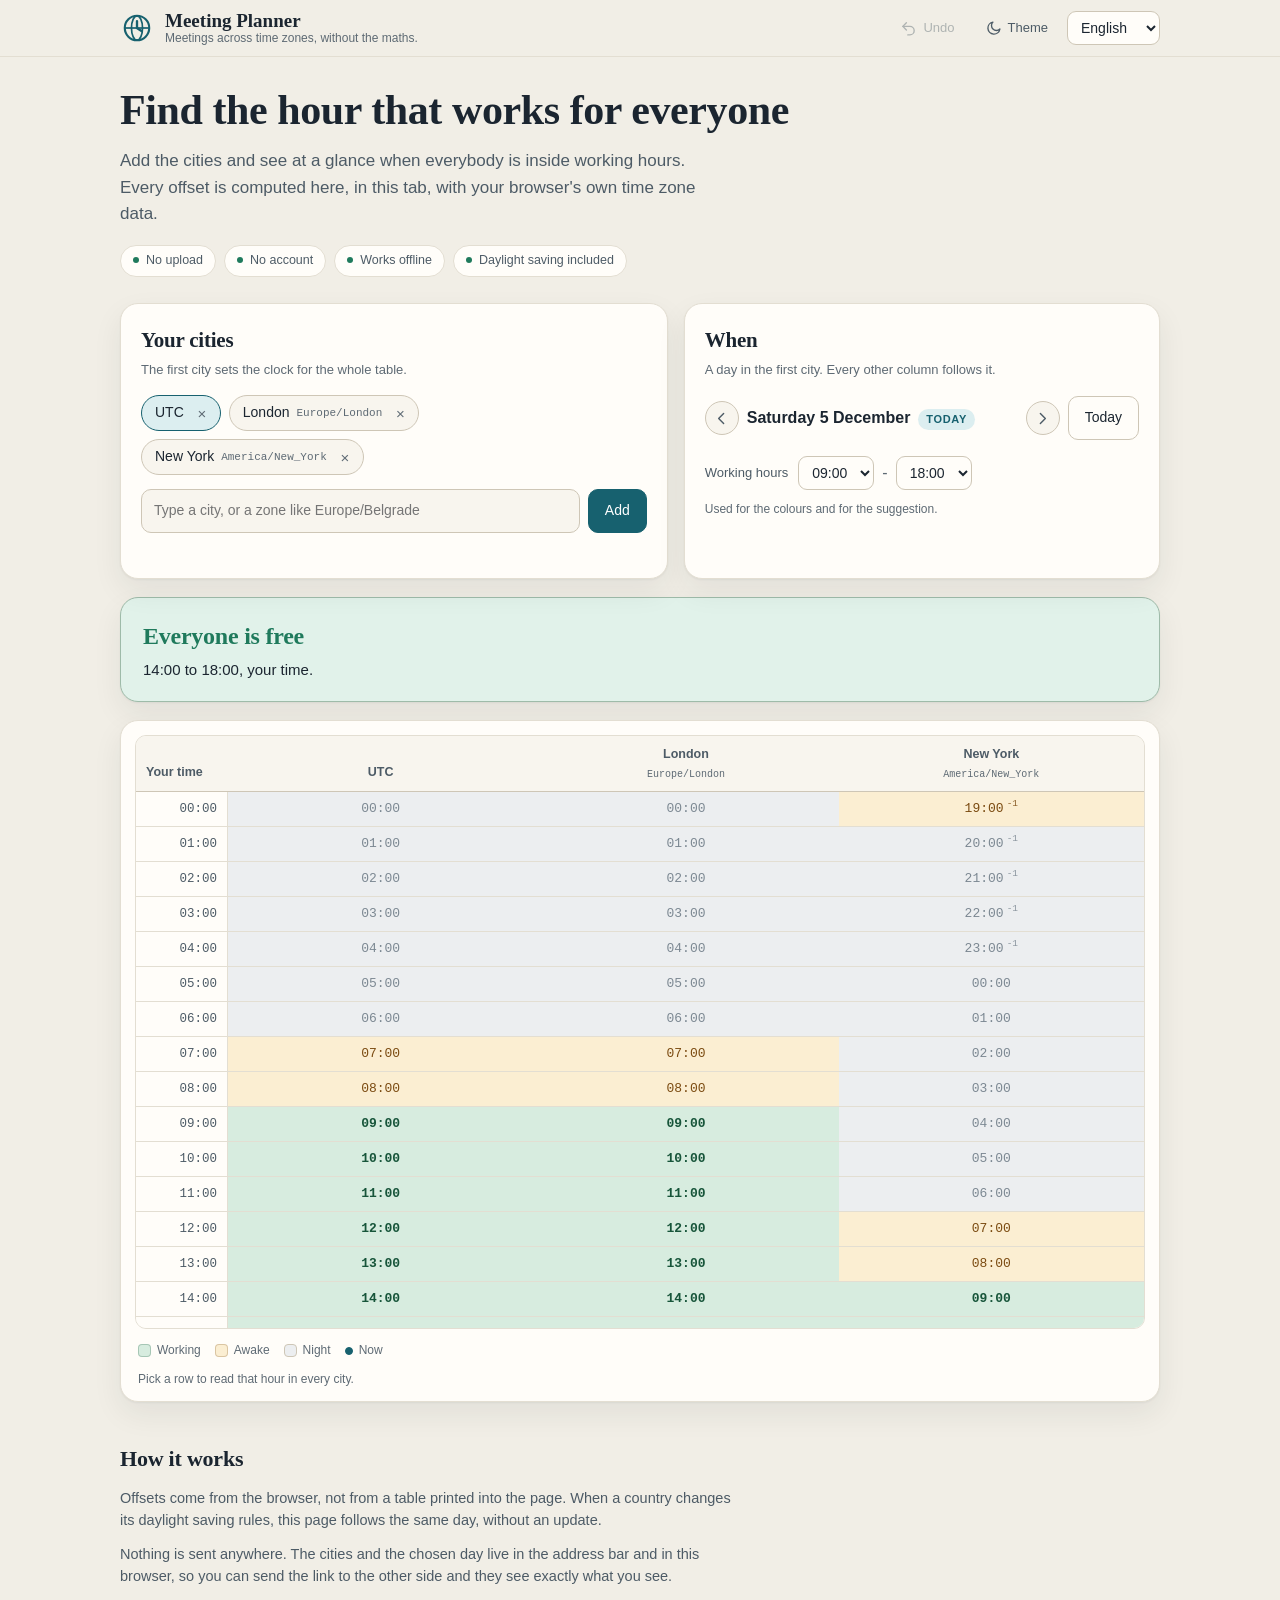
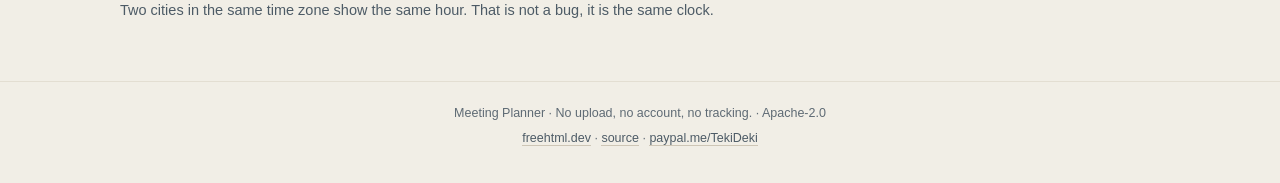
==== index.html @ 7fcb9d0d "mobil: tinte de atingere de cel putin 34px (regula casei); regula e tintita pe element, nu globala" ====
<!DOCTYPE html>
<html lang="en" data-version="1">
<head>
<meta charset="utf-8">
<meta http-equiv="Content-Security-Policy" content="default-src 'self'; script-src 'self' 'unsafe-inline'; style-src 'self' 'unsafe-inline'; img-src 'self' data: blob:; font-src 'self' data:; media-src 'self' blob: data:; connect-src 'self'; worker-src 'self' blob:; object-src 'none'; base-uri 'self'; upgrade-insecure-requests">
<!-- CSP prin meta: GitHub Pages nu permite antete HTTP. Fara frame-ancestors/form-action, pe care meta nu le accepta. -->
<meta name="viewport" content="width=device-width, initial-scale=1, viewport-fit=cover">
<meta name="color-scheme" content="light dark">
<meta name="theme-color" content="#17616f">
<title>Meeting Planner · the hour that works for everyone</title>
<meta name="description" content="Add the cities, pick a day, and see when everyone is inside working hours. Daylight saving handled. No upload, no account, nothing leaves the browser.">
<meta name="author" content="Kristian Mario Miskovic (TekiDeki)">
<meta name="robots" content="index, follow">
<link rel="canonical" href="https://tekideki.github.io/Meeting-Planner/">
<meta property="og:type" content="website">
<meta property="og:site_name" content="Meeting Planner">
<meta property="og:title" content="Meeting Planner · the hour that works for everyone">
<meta property="og:description" content="See at a glance when every city is inside working hours. Daylight saving handled, nothing uploaded.">
<meta property="og:url" content="https://tekideki.github.io/Meeting-Planner/">
<meta property="og:image" content="https://tekideki.github.io/Meeting-Planner/screenshots/og.png">
<meta property="og:image:width" content="1200">
<meta property="og:image:height" content="630">
<meta property="og:locale" content="en_GB">
<meta property="og:locale:alternate" content="ro_RO">
<meta property="og:locale:alternate" content="sr_RS">
<meta name="twitter:card" content="summary_large_image">
<meta name="twitter:title" content="Meeting Planner · the hour that works for everyone">
<meta name="twitter:description" content="Add the cities and see when everybody is free. No upload, no account.">
<meta name="twitter:image" content="https://tekideki.github.io/Meeting-Planner/screenshots/og.png">
<link rel="manifest" href="manifest.json">
<link rel="icon" href="favicon.ico" sizes="32x32">
<link rel="icon" href="icons/icon.svg" type="image/svg+xml">
<link rel="apple-touch-icon" href="apple-touch-icon.png">
<style>
/* Meeting Planner · TekiDeki - styles
 * SPDX-License-Identifier: Apache-2.0
 * Copyright 2026 Kristian Mario Miskovic (TekiDeki)
 * No external font, no icon font, no CDN. Everything below is local.
 */

:root {
  --bg: #f1eee6;
  --panel: #fffdf9;
  --panel-2: #f8f5ee;
  --line: #e3ded2;
  --line-strong: #cec6b6;
  --ink: #1b2530;
  --ink-soft: #4d5b66;
  --ink-muted: #5e6a74;
  --accent: #17616f;
  --accent-hover: #124f5b;
  --accent-soft: #dceef0;
  --on-accent: #ffffff;
  --ok: #1f7a5c;
  --ok-soft: #e1f2ea;
  --warn: #a8641a;
  --warn-soft: #f8ecd9;
  --bad: #b3261e;
  --bad-soft: #fbe4e1;

  --cell-work-bg: #d7ecdf;
  --cell-work-ink: #17553a;
  --cell-awake-bg: #fbeed2;
  --cell-awake-ink: #7a4a10;
  --cell-night-bg: #eceef0;
  --cell-night-ink: #7c8892;

  --shadow: 0 1px 2px rgba(27, 37, 48, 0.05), 0 12px 30px rgba(27, 37, 48, 0.07);
  --radius: 18px;
  --radius-sm: 11px;
  --sans: -apple-system, BlinkMacSystemFont, "Segoe UI", Roboto, "Helvetica Neue", Arial, sans-serif;
  --serif: "Iowan Old Style", "Palatino Linotype", Palatino, Georgia, serif;
  --mono: ui-monospace, SFMono-Regular, Menlo, Consolas, "Liberation Mono", monospace;
  color-scheme: light;
}

.theme-dark {
  --bg: #0f1518;
  --panel: #161f23;
  --panel-2: #121a1e;
  --line: #243138;
  --line-strong: #36454d;
  --ink: #e9eff2;
  --ink-soft: #b3c0c7;
  --ink-muted: #81919a;
  --accent: #6cc7d4;
  --accent-hover: #8ad6e0;
  --accent-soft: #14343a;
  --on-accent: #08262b;
  --ok: #5ecfa9;
  --ok-soft: #102e28;
  --warn: #e0a34a;
  --warn-soft: #33270f;
  --bad: #f2978f;
  --bad-soft: #361a18;

  --cell-work-bg: #123a2c;
  --cell-work-ink: #8ee3b8;
  --cell-awake-bg: #38290f;
  --cell-awake-ink: #f0c07a;
  --cell-night-bg: #1a2227;
  --cell-night-ink: #6b7a84;

  --shadow: 0 1px 2px rgba(0, 0, 0, 0.3), 0 16px 34px rgba(0, 0, 0, 0.28);
  color-scheme: dark;
}

* { box-sizing: border-box; }

html { -webkit-text-size-adjust: 100%; }

body {
  margin: 0;
  background: var(--bg);
  color: var(--ink);
  font-family: var(--sans);
  font-size: 16px;
  line-height: 1.55;
  -webkit-font-smoothing: antialiased;
}

h1, h2, h3 { font-family: var(--serif); font-weight: 600; letter-spacing: -0.01em; margin: 0; }
p { margin: 0; }
a { color: var(--accent); }

.sr-only {
  position: absolute; width: 1px; height: 1px; padding: 0; margin: -1px;
  overflow: hidden; clip: rect(0 0 0 0); white-space: nowrap; border: 0;
}

.skip-link {
  position: absolute; left: -9999px; top: 0; z-index: 100;
  background: var(--accent); color: var(--on-accent);
  padding: 10px 16px; border-radius: 0 0 10px 0; text-decoration: none;
}
.skip-link:focus { left: 0; }

/* ------------------------------------------------------------------ topbar */

.topbar {
  position: sticky; top: 0; z-index: 30;
  background: color-mix(in srgb, var(--bg) 88%, transparent);
  backdrop-filter: saturate(160%) blur(10px);
  border-bottom: 1px solid var(--line);
}
.topbar-inner {
  max-width: 1080px; margin: 0 auto; padding: 10px 20px;
  display: flex; align-items: center; justify-content: space-between; gap: 14px;
}
.brand { display: flex; align-items: center; gap: 11px; text-decoration: none; color: inherit; min-width: 0; }
.brand-mark { width: 34px; height: 34px; color: var(--accent); flex: none; }
.brand-mark svg { width: 100%; height: 100%; fill: none; }
.brand-text { display: flex; flex-direction: column; line-height: 1.15; min-width: 0; }
.brand-text > span:first-child { font-family: var(--serif); font-size: 19px; font-weight: 600; }
.brand-tagline { font-size: 12px; color: var(--ink-muted); white-space: nowrap; overflow: hidden; text-overflow: ellipsis; }

.topbar-actions { display: flex; align-items: center; gap: 8px; flex: none; }

.icon-btn {
  display: inline-flex; align-items: center; gap: 6px;
  background: transparent; border: 1px solid transparent; color: var(--ink-soft);
  font: inherit; font-size: 13px; padding: 7px 10px; border-radius: 9px; cursor: pointer;
}
.icon-btn svg { width: 17px; height: 17px; fill: none; stroke: currentColor; stroke-width: 1.9; stroke-linecap: round; stroke-linejoin: round; }
.icon-btn:hover:not(:disabled) { background: var(--panel); border-color: var(--line); color: var(--ink); }
.icon-btn:disabled { opacity: 0.4; cursor: default; }
.theme-sun { display: none; }
.theme-dark .theme-sun { display: block; }
.theme-dark .theme-moon { display: none; }

select {
  font: inherit; font-size: 14px; color: var(--ink);
  background: var(--panel); border: 1px solid var(--line-strong);
  border-radius: 9px; padding: 7px 9px; cursor: pointer;
}

/* -------------------------------------------------------------------- page */

.wrap { max-width: 1080px; margin: 0 auto; padding: 30px 20px 60px; }

.intro { max-width: 720px; }
.intro h1 { font-size: clamp(28px, 4.2vw, 42px); line-height: 1.12; }
.lede { margin-top: 14px; font-size: 17px; color: var(--ink-soft); max-width: 62ch; }

.claims { list-style: none; display: flex; flex-wrap: wrap; gap: 8px; padding: 0; margin: 18px 0 0; }
.claims li {
  font-size: 12.5px; color: var(--ink-soft);
  background: var(--panel); border: 1px solid var(--line);
  border-radius: 999px; padding: 5px 12px;
}
.claims li::before { content: ""; display: inline-block; width: 6px; height: 6px; border-radius: 50%; background: var(--ok); margin-right: 7px; vertical-align: 1px; }

/* ------------------------------------------------------------------ panels */

.panels {
  display: grid; grid-template-columns: 1.15fr 1fr; gap: 16px; margin-top: 26px;
}
.panel {
  background: var(--panel); border: 1px solid var(--line); border-radius: var(--radius);
  padding: 20px 20px 18px; box-shadow: var(--shadow);
}
.panel h2 { font-size: 21px; }
.panel-sub { font-size: 13px; color: var(--ink-muted); margin-top: 4px; }

.chips { display: flex; flex-wrap: wrap; gap: 8px; margin-top: 15px; }
.chip {
  display: inline-flex; align-items: center; gap: 7px;
  background: var(--panel-2); border: 1px solid var(--line-strong);
  border-radius: 999px; padding: 6px 7px 6px 13px; font-size: 14px;
}
.chip:first-child { border-color: var(--accent); background: var(--accent-soft); }
.chip-zone { font-size: 11px; color: var(--ink-muted); font-family: var(--mono); }
.chip-x {
  border: 0; background: transparent; color: var(--ink-muted); cursor: pointer;
  width: 22px; height: 22px; border-radius: 50%; display: grid; place-items: center;
  font-size: 15px; line-height: 1; padding: 0;
}
.chip-x:hover { background: var(--bad-soft); color: var(--bad); }

.empty { margin-top: 14px; font-size: 13px; color: var(--ink-muted); }

.addrow { display: flex; gap: 8px; margin-top: 14px; }
.addrow input {
  flex: 1; min-width: 0; font: inherit; font-size: 14px; color: var(--ink);
  background: var(--panel-2); border: 1px solid var(--line-strong);
  border-radius: 10px; padding: 10px 12px;
}
.addrow input:focus-visible { outline: 2px solid var(--accent); outline-offset: 1px; border-color: var(--accent); }

.btn {
  font: inherit; font-size: 14px; cursor: pointer;
  border-radius: 10px; padding: 10px 16px; border: 1px solid var(--line-strong);
  background: var(--panel); color: var(--ink);
}
.btn:hover { border-color: var(--accent); color: var(--accent); }
.btn-primary { background: var(--accent); border-color: var(--accent); color: var(--on-accent); }
.btn-primary:hover { background: var(--accent-hover); border-color: var(--accent-hover); color: var(--on-accent); }
.btn-quiet { background: transparent; }
.btn-sm { padding: 7px 13px; font-size: 13px; }

.msg { font-size: 12.5px; min-height: 18px; margin-top: 9px; color: var(--warn); }
.msg.good { color: var(--ok); }

.dayrow { display: flex; align-items: center; gap: 8px; margin-top: 16px; }
.daylabel { flex: 1; display: flex; align-items: baseline; gap: 8px; min-width: 0; }
.daylabel strong { font-size: 16px; font-weight: 600; }
.badge {
  font-size: 11px; text-transform: uppercase; letter-spacing: 0.06em;
  background: var(--accent-soft); color: var(--accent);
  border-radius: 999px; padding: 2px 8px; font-weight: 600;
}
.round-btn {
  width: 34px; height: 34px; flex: none; border-radius: 50%;
  border: 1px solid var(--line-strong); background: var(--panel-2); color: var(--ink-soft);
  display: grid; place-items: center; cursor: pointer; padding: 0;
}
.round-btn svg { width: 17px; height: 17px; fill: none; stroke: currentColor; stroke-width: 2; stroke-linecap: round; stroke-linejoin: round; }
.round-btn:hover { border-color: var(--accent); color: var(--accent); }

.hours { display: flex; align-items: center; gap: 8px; margin-top: 16px; flex-wrap: wrap; }
.hours-label { font-size: 13px; color: var(--ink-soft); margin-right: 2px; }
.dash { color: var(--ink-muted); }
.tiny { font-size: 12px; color: var(--ink-muted); margin-top: 10px; }

/* ------------------------------------------------------------------ result */

.result {
  margin-top: 18px; padding: 20px 22px;
  border-radius: var(--radius); border: 1px solid var(--line);
  background: var(--panel); box-shadow: var(--shadow);
}
.result h2 { font-size: 24px; }
.result p { margin-top: 3px; color: var(--ink-soft); font-size: 15px; }
.result.is-all { background: var(--ok-soft); border-color: color-mix(in srgb, var(--ok) 35%, var(--line)); }
.result.is-all h2 { color: var(--ok); }
.result.is-partial { background: var(--warn-soft); border-color: color-mix(in srgb, var(--warn) 35%, var(--line)); }
.result.is-partial h2 { color: var(--warn); }
.result.is-none { background: var(--bad-soft); border-color: color-mix(in srgb, var(--bad) 32%, var(--line)); }
.result.is-none h2 { color: var(--bad); }
.result.is-all p, .result.is-partial p, .result.is-none p { color: var(--ink); }

/* -------------------------------------------------------------------- grid */

.gridcard {
  margin-top: 18px; scroll-margin-top: 84px; background: var(--panel); border: 1px solid var(--line);
  border-radius: var(--radius); box-shadow: var(--shadow); padding: 14px 14px 12px;
}
.grid-scroll {
  overflow: auto; max-height: min(66vh, 620px);
  border-radius: var(--radius-sm); border: 1px solid var(--line);
  overscroll-behavior: contain;
}
.grid {
  border-collapse: separate; border-spacing: 0; width: 100%; table-layout: fixed;
  font-variant-numeric: tabular-nums;
  /* Columns never squeeze below a readable width: past that the table scrolls
   * sideways inside its own box, which is better than 60px cells. */
  min-width: calc(92px + var(--cols, 3) * 88px);
}

.grid th, .grid td { padding: 0; }

.grid thead th {
  position: sticky; top: 0; z-index: 3;
  background: var(--panel-2); border-bottom: 1px solid var(--line-strong);
  padding: 9px 10px; font-size: 12.5px; font-weight: 600; text-align: center;
  color: var(--ink-soft); white-space: nowrap; vertical-align: bottom;
  overflow: hidden; text-overflow: ellipsis;
}
.grid thead th:first-child { width: 92px; text-align: left; }
.grid thead th .zone { display: block; font-family: var(--mono); font-size: 10px; font-weight: 400; color: var(--ink-muted); margin-top: 2px; }
.grid thead th:first-child { left: 0; z-index: 4; }

.grid tbody th {
  position: sticky; left: 0; z-index: 2;
  background: var(--panel); border-right: 1px solid var(--line);
  border-bottom: 1px solid var(--line);
  padding: 0; font-family: var(--mono); font-size: 12.5px; font-weight: 500;
  color: var(--ink-soft); text-align: right; white-space: nowrap;
}
.hourbtn {
  display: block; width: 100%; height: 34px; padding: 0 10px;
  background: transparent; border: 0; cursor: pointer;
  font: inherit; font-family: var(--mono); font-size: 12.5px; font-weight: 500;
  color: inherit; text-align: right; white-space: nowrap;
}
.hourbtn:hover { color: var(--accent); }
.hourbtn:focus-visible { outline: 2px solid var(--accent); outline-offset: -2px; }
.grid tbody th .nowdot { display: inline-block; width: 6px; height: 6px; border-radius: 50%; background: var(--accent); margin-left: 7px; vertical-align: 1px; }

.grid tbody td { border-bottom: 1px solid var(--line); }
.grid tbody tr:last-child th, .grid tbody tr:last-child td { border-bottom: 0; }

.cell {
  height: 34px; width: 100%; box-sizing: border-box;
  display: flex; align-items: center; justify-content: center; gap: 3px;
  font-family: var(--mono); font-size: 13px; cursor: pointer;
  color: var(--cell-night-ink); background: var(--cell-night-bg);
}
.cell.work { background: var(--cell-work-bg); color: var(--cell-work-ink); font-weight: 600; }
.cell.awake { background: var(--cell-awake-bg); color: var(--cell-awake-ink); }
.cell.night { background: var(--cell-night-bg); color: var(--cell-night-ink); }
.cell:hover { outline: 2px solid var(--accent); outline-offset: -2px; }
.cell:focus-visible { outline: 2px solid var(--accent); outline-offset: -2px; }
.cell .daymark { font-size: 9.5px; opacity: 0.85; align-self: flex-start; margin-top: 5px; }

tr.is-picked th { background: var(--accent-soft); color: var(--accent); }
tr.is-picked .cell { box-shadow: inset 0 0 0 2px var(--accent); }
tr.is-now th::after { content: ""; }

.legend { display: flex; flex-wrap: wrap; gap: 14px; margin-top: 12px; padding: 0 3px; }
.key { display: inline-flex; align-items: center; gap: 6px; font-size: 12px; color: var(--ink-muted); }
.key i { width: 13px; height: 13px; border-radius: 4px; display: inline-block; border: 1px solid var(--line-strong); }
.key-work i { background: var(--cell-work-bg); border-color: color-mix(in srgb, var(--cell-work-ink) 25%, transparent); }
.key-awake i { background: var(--cell-awake-bg); border-color: color-mix(in srgb, var(--cell-awake-ink) 25%, transparent); }
.key-night i { background: var(--cell-night-bg); }
.key-now i { background: var(--accent); border-color: var(--accent); border-radius: 50%; width: 8px; height: 8px; }
.hint { font-size: 12px; color: var(--ink-muted); margin-top: 10px; padding: 0 3px; }

/* ------------------------------------------------------------------ picked */

.picked {
  margin-top: 18px; background: var(--panel); border: 1px solid var(--accent);
  border-radius: var(--radius); box-shadow: var(--shadow); padding: 18px 20px;
}
.picked-head { display: flex; align-items: center; justify-content: space-between; gap: 12px; }
.picked h2 { font-size: 20px; }
.picked-actions { display: flex; gap: 8px; }
.picked-list { list-style: none; margin: 14px 0 0; padding: 0; display: grid; gap: 1px; background: var(--line); border-radius: var(--radius-sm); overflow: hidden; }
.picked-list li {
  display: flex; align-items: baseline; justify-content: space-between; gap: 12px;
  background: var(--panel); padding: 10px 14px;
}
.picked-list .city { font-size: 14px; }
.picked-list .city small { font-family: var(--mono); font-size: 10.5px; color: var(--ink-muted); margin-left: 6px; }
.picked-list .time { font-family: var(--mono); font-size: 15px; font-weight: 600; }
.picked-list .time.is-work { color: var(--ok); }

/* --------------------------------------------------------------------- how */

.how { margin-top: 40px; max-width: 70ch; }
.how h2 { font-size: 22px; }
.how p { margin-top: 11px; color: var(--ink-soft); font-size: 14.5px; }

/* -------------------------------------------------------------------- foot */

.foot { border-top: 1px solid var(--line); padding: 22px 20px 34px; text-align: center; color: var(--ink-muted); font-size: 12.5px; }
.foot p + p { margin-top: 6px; }
.foot a { color: var(--ink-soft); text-decoration: none; border-bottom: 1px solid var(--line-strong); }
.foot a:hover { color: var(--accent); border-color: var(--accent); }

/* ------------------------------------------------------------- responsive */

@media (max-width: 760px) {
  .wrap { padding: 22px 14px 48px; }
  .panels { grid-template-columns: 1fr; }
  .brand-tagline { display: none; }
  .icon-btn span { display: none; }
  .icon-btn { padding: 8px; }
  .grid thead th { padding: 7px 6px; font-size: 11.5px; }
  .grid thead th .zone { display: none; }
  .grid tbody th, .hourbtn { font-size: 11.5px; }
  .hourbtn { padding: 0 7px; height: 38px; }
  .cell { height: 38px; font-size: 12.5px; }
  .result h2 { font-size: 20px; }
  .topbar-inner { padding: 9px 14px; }
}

@media (max-width: 420px) {
  .cell { font-size: 11.5px; }
  .chip-zone { display: none; }
}

@media (prefers-reduced-motion: reduce) {
  * { animation: none !important; transition: none !important; scroll-behavior: auto !important; }
}



  /* regula casei: tinte de atingere pe mobil */
  @media (pointer: coarse), (max-width: 700px) {
    .chip-x { min-height: 34px; display: inline-flex; align-items: center; }
    a { padding-block: 9px; }
  }
</style>
<script type="application/ld+json">
{"@context":"https://schema.org","@type":"WebApplication","name":"Meeting Planner","applicationCategory":"BusinessApplication","operatingSystem":"Any (web browser)","url":"https://tekideki.github.io/Meeting-Planner/","description":"A meeting planner across time zones that runs entirely in the browser. Shows which hour of the day works for every city in the list, with daylight saving handled by the browser's own time zone data.","offers":{"@type":"Offer","price":"0","priceCurrency":"EUR"},"author":{"@type":"Person","name":"Kristian Mario Miskovic","alternateName":"TekiDeki"},"license":"https://www.apache.org/licenses/LICENSE-2.0","isAccessibleForFree":true}
</script>
</head>
<body>

<a class="skip-link" href="#main" data-i18n="skipToContent">Skip to content</a>

<header class="topbar">
  <div class="topbar-inner">
    <a class="brand" href="#main">
      <span class="brand-mark" aria-hidden="true">
        <svg viewBox="0 0 32 32"><circle cx="16" cy="16" r="11.5" fill="none" stroke="currentColor" stroke-width="2"/><ellipse cx="16" cy="16" rx="5.2" ry="11.5" fill="none" stroke="currentColor" stroke-width="1.6"/><path d="M4.5 16h23" fill="none" stroke="currentColor" stroke-width="1.6"/><path d="M16 9.5V16l4.6 3" fill="none" stroke="currentColor" stroke-width="2.2" stroke-linecap="round"/></svg>
      </span>
      <span class="brand-text">
        <span>Meeting Planner</span>
        <span class="brand-tagline" data-i18n="tagline">Meetings across time zones, without the maths.</span>
      </span>
    </a>

    <div class="topbar-actions">
      <button type="button" class="icon-btn" id="undoBtn" disabled data-i18n-title="undoTip" title="Undo the last change to the city list">
        <svg viewBox="0 0 24 24" aria-hidden="true"><path d="M9 14 4 9l5-5"/><path d="M4 9h10a6 6 0 0 1 0 12h-3"/></svg>
        <span data-i18n="undo">Undo</span>
      </button>
      <button type="button" class="icon-btn" id="themeBtn" data-i18n-title="themeToggle" title="Switch light or dark theme">
        <svg class="theme-moon" viewBox="0 0 24 24" aria-hidden="true"><path d="M21 12.8A8.5 8.5 0 1 1 11.2 3a6.8 6.8 0 0 0 9.8 9.8Z"/></svg>
        <svg class="theme-sun" viewBox="0 0 24 24" aria-hidden="true"><circle cx="12" cy="12" r="4"/><path d="M12 2v2M12 20v2M2 12h2M20 12h2M4.9 4.9l1.4 1.4M17.7 17.7l1.4 1.4M19.1 4.9l-1.4 1.4M6.3 17.7l-1.4 1.4"/></svg>
        <span data-i18n="theme">Theme</span>
      </button>
      <label class="sr-only" for="langSelect" data-i18n="language">Language</label>
      <select id="langSelect" aria-label="Language" data-i18n-aria-label="language">
        <option value="en">English</option>
        <option value="ro">Română</option>
        <option value="sr-latn">Srpski</option>
        <option value="sr-cyrl">Српски</option>
      </select>
    </div>
  </div>
</header>

<main id="main" class="wrap">

  <section class="intro">
    <h1 data-i18n="h1">Find the hour that works for everyone</h1>
    <p class="lede" data-i18n="lede">Add the cities and see at a glance when everybody is inside working hours. Every offset is computed here, in this tab, with your browser's own time zone data.</p>
    <ul class="claims">
      <li data-i18n="claimNoUpload">No upload</li>
      <li data-i18n="claimNoAccount">No account</li>
      <li data-i18n="claimOffline">Works offline</li>
      <li data-i18n="claimDst">Daylight saving included</li>
    </ul>
  </section>

  <section class="panels" aria-label="Controls">

    <div class="panel">
      <h2 id="citiesHead" data-i18n="citiesTitle">Your cities</h2>
      <p class="panel-sub" data-i18n="citiesSub">The first city sets the clock for the whole table.</p>
      <div class="chips" id="cityChips"></div>
      <p class="empty" id="cityEmpty" data-i18n="cityEmpty" hidden>No cities yet. Add one to start.</p>
      <form class="addrow" id="cityForm" autocomplete="off">
        <label class="sr-only" for="cityInput" data-i18n="cityInputLabel">City or time zone</label>
        <input type="text" id="cityInput" list="cityList" spellcheck="false"
               placeholder="Type a city, or a zone like Europe/Belgrade"
               data-i18n-placeholder="cityPlaceholder" aria-describedby="cityMsg">
        <datalist id="cityList"></datalist>
        <button type="submit" class="btn btn-primary" data-i18n="addCity">Add</button>
      </form>
      <p class="msg" id="cityMsg" role="status" aria-live="polite"></p>
    </div>

    <div class="panel">
      <h2 id="whenHead" data-i18n="whenTitle">When</h2>
      <p class="panel-sub" data-i18n="whenSub">A day in the first city. Every other column follows it.</p>

      <div class="dayrow">
        <button type="button" class="round-btn" id="prevDayBtn" data-i18n-aria-label="prevDay" data-i18n-title="prevDay" aria-label="Previous day" title="Previous day">
          <svg viewBox="0 0 24 24" aria-hidden="true"><path d="M15 5l-7 7 7 7"/></svg>
        </button>
        <div class="daylabel">
          <strong id="dateLabel">-</strong>
          <span class="badge" id="todayBadge" data-i18n="todayBadge" hidden>Today</span>
        </div>
        <button type="button" class="round-btn" id="nextDayBtn" data-i18n-aria-label="nextDay" data-i18n-title="nextDay" aria-label="Next day" title="Next day">
          <svg viewBox="0 0 24 24" aria-hidden="true"><path d="M9 5l7 7-7 7"/></svg>
        </button>
        <button type="button" class="btn btn-quiet" id="todayBtn" data-i18n="backToday">Today</button>
      </div>

      <div class="hours">
        <span class="hours-label" data-i18n="workHours">Working hours</span>
        <label class="sr-only" for="workFrom" data-i18n="workFrom">From</label>
        <select id="workFrom" aria-label="Working hours start" data-i18n-aria-label="workFrom"></select>
        <span class="dash" aria-hidden="true">-</span>
        <label class="sr-only" for="workTo" data-i18n="workTo">To</label>
        <select id="workTo" aria-label="Working hours end" data-i18n-aria-label="workTo"></select>
      </div>
      <p class="tiny" data-i18n="workNote">Used for the colours and for the suggestion.</p>
    </div>
  </section>

  <section class="result" id="result" aria-live="polite">
    <h2 id="resultTitle">-</h2>
    <p id="resultBody">-</p>
  </section>

  <section class="gridcard">
    <div class="grid-scroll">
      <table class="grid" id="grid" aria-label="Hours against cities" data-i18n-aria-label="gridAria">
        <thead id="gridHead"></thead>
        <tbody id="gridBody"></tbody>
      </table>
    </div>
    <div class="legend">
      <span class="key key-work"><i aria-hidden="true"></i><span data-i18n="legendWork">Working</span></span>
      <span class="key key-awake"><i aria-hidden="true"></i><span data-i18n="legendAwake">Awake</span></span>
      <span class="key key-night"><i aria-hidden="true"></i><span data-i18n="legendNight">Night</span></span>
      <span class="key key-now"><i aria-hidden="true"></i><span data-i18n="legendNow">Now</span></span>
    </div>
    <p class="hint" id="pickHint" data-i18n="pickHint">Pick a row to read that hour in every city.</p>
  </section>

  <section class="picked" id="picked" hidden>
    <div class="picked-head">
      <h2 data-i18n="pickedTitle">At this hour</h2>
      <div class="picked-actions">
        <button type="button" class="btn btn-primary btn-sm" id="copyBtn" data-i18n="copyBtn">Copy</button>
        <button type="button" class="btn btn-quiet btn-sm" id="clearBtn" data-i18n="clearPick">Clear</button>
      </div>
    </div>
    <ul class="picked-list" id="pickedList"></ul>
  </section>

  <section class="how">
    <h2 data-i18n="howTitle">How it works</h2>
    <p data-i18n="howP1">Offsets come from the browser, not from a table printed into the page.</p>
    <p data-i18n="howP2">Nothing is sent anywhere.</p>
    <p data-i18n="howP3">Two cities in the same time zone show the same hour.</p>
  </section>
</main>

<footer class="foot">
  <p><span>Meeting Planner</span> · <span data-i18n="footPrivacy">No upload, no account, no tracking.</span> · <span data-i18n="footLicence">Apache-2.0</span></p>
  <p class="foot-links"><a href="https://freehtml.dev/">freehtml.dev</a> · <a href="https://github.com/TekiDeki/Meeting-Planner">source</a> · <a href="https://paypal.me/TekiDeki">paypal.me/TekiDeki</a></p>
</footer>

<script>
/* Meeting Planner · TekiDeki - time zone engine
 * SPDX-License-Identifier: Apache-2.0
 * Copyright 2026 Kristian Mario Miskovic (TekiDeki)
 *
 * No offset table ships with this file. Every offset comes from the browser's
 * own Intl data, so daylight saving changes are correct on the day the
 * government changes them, including half hour zones such as India and
 * Newfoundland.
 *
 * Pure functions only: no DOM, no network, no clock reads except where an
 * argument says so.
 */
(function (root, factory) {
  if (typeof module === 'object' && module.exports) {
    module.exports = factory();
  } else {
    root.TD_PLANNER = factory();
  }
}(typeof self !== 'undefined' ? self : this, function () {
  'use strict';

  var MINUTE = 60000;
  var DAY_MINUTES = 1440;

  var formatters = Object.create(null);

  /* hourCycle h23 is explicit on purpose: with hour12 false some engines
   * report midnight as "24" and every offset calculation after it is wrong. */
  function formatterFor(zone) {
    var found = formatters[zone];
    if (found) return found;
    found = new Intl.DateTimeFormat('en-GB', {
      timeZone: zone,
      hourCycle: 'h23',
      year: 'numeric', month: '2-digit', day: '2-digit',
      hour: '2-digit', minute: '2-digit', second: '2-digit'
    });
    formatters[zone] = found;
    return found;
  }

  function pad2(value) {
    return (value < 10 ? '0' : '') + value;
  }

  function isValidZone(zone) {
    if (!zone || typeof zone !== 'string') return false;
    try {
      formatterFor(zone).format(new Date(0));
      return true;
    } catch (error) {
      return false;
    }
  }

  /* Wall clock reading for an instant in a zone. */
  function wall(zone, ms) {
    var parts = formatterFor(zone).formatToParts(new Date(ms));
    var out = { year: 0, month: 0, day: 0, hour: 0, minute: 0, second: 0 };
    for (var i = 0; i < parts.length; i += 1) {
      var type = parts[i].type;
      if (type === 'year' || type === 'month' || type === 'day' ||
          type === 'hour' || type === 'minute' || type === 'second') {
        out[type] = parseInt(parts[i].value, 10);
      }
    }
    if (out.hour === 24) out.hour = 0;
    return out;
  }

  function wallKey(zone, ms) {
    var w = wall(zone, ms);
    return w.year + '-' + pad2(w.month) + '-' + pad2(w.day);
  }

  function localMinutes(zone, ms) {
    var w = wall(zone, ms);
    return w.hour * 60 + w.minute;
  }

  function localHour(zone, ms) {
    return wall(zone, ms).hour;
  }

  /* Offset in minutes such that local time = UTC + offset. */
  function zoneOffset(zone, ms) {
    var whole = Math.floor(ms / 1000) * 1000;
    var w = wall(zone, ms);
    var asUtc = Date.UTC(w.year, w.month - 1, w.day, w.hour, w.minute, w.second);
    return Math.round((asUtc - whole) / MINUTE);
  }

  function parseDateKey(key) {
    var parts = String(key).split('-');
    return { year: parseInt(parts[0], 10), month: parseInt(parts[1], 10), day: parseInt(parts[2], 10) };
  }

  function dateKeyOf(year, month, day) {
    return year + '-' + pad2(month) + '-' + pad2(day);
  }

  function addDays(key, count) {
    var p = parseDateKey(key);
    var shifted = new Date(Date.UTC(p.year, p.month - 1, p.day) + count * 86400000);
    return dateKeyOf(shifted.getUTCFullYear(), shifted.getUTCMonth() + 1, shifted.getUTCDate());
  }

  function dayOffsetBetween(fromKey, toKey) {
    var a = parseDateKey(fromKey);
    var b = parseDateKey(toKey);
    return Math.round((Date.UTC(b.year, b.month - 1, b.day) - Date.UTC(a.year, a.month - 1, a.day)) / 86400000);
  }

  /* First instant whose wall date in this zone is on or after `key`.
   *
   * A binary search rather than arithmetic because midnight does not always
   * exist: several zones have skipped 00:00 on a DST switch, so "start of day"
   * has to be discovered, not calculated. */
  function dayStartUtc(zone, key) {
    var p = parseDateKey(key);
    var naive = Date.UTC(p.year, p.month - 1, p.day);
    var low = naive - 16 * 60 * MINUTE;
    var high = naive + 16 * 60 * MINUTE;
    if (wallKey(zone, high) < key) return high;
    while (high - low > MINUTE) {
      var mid = low + Math.floor((high - low) / MINUTE / 2) * MINUTE;
      if (mid <= low) mid = low + MINUTE;
      if (wallKey(zone, mid) >= key) high = mid;
      else low = mid;
    }
    return high;
  }

  function nowKey(zone, nowMs) {
    return wallKey(zone, nowMs);
  }

  function hhmm(minutes) {
    var value = ((Math.round(minutes) % DAY_MINUTES) + DAY_MINUTES) % DAY_MINUTES;
    return pad2(Math.floor(value / 60)) + ':' + pad2(value % 60);
  }

  function inRange(minute, start, end) {
    var a = ((start % DAY_MINUTES) + DAY_MINUTES) % DAY_MINUTES;
    var b = ((end % DAY_MINUTES) + DAY_MINUTES) % DAY_MINUTES;
    if (a === b) return false;
    if (a < b) return minute >= a && minute < b;
    return minute >= a || minute < b;
  }

  var WORK = 'work';
  var AWAKE = 'awake';
  var NIGHT = 'night';

  /* Three bands: working hours, awake but off work, sleep. The awake band is
   * two hours wider on each side. */
  function classify(minute, workStart, workEnd) {
    var start = workStart * 60;
    var end = workEnd * 60;
    if (inRange(minute, start, end)) return WORK;
    if (inRange(minute, start - 120, end + 120)) return AWAKE;
    return NIGHT;
  }

  function zoneLabel(zone) {
    return zone ? zone.replace(/_/g, ' ') : '';
  }

  /* Cross zone reading at one instant. */
  function reading(zone, ms, homeZone, homeKey) {
    var minutes = localMinutes(zone, ms);
    var key = wallKey(zone, ms);
    return {
      zone: zone,
      label: hhmm(minutes),
      minutes: minutes,
      dateKey: key,
      dayOffset: homeKey ? dayOffsetBetween(homeKey, key) : 0
    };
  }

  /* Rows of the grid: 24 hourly instants from home midnight.
   * Labels are read back from the real instant, so on a spring forward day the
   * 02:00 row simply does not appear instead of showing invented data. */
  function rows(homeZone, homeKey, nowMs) {
    var start = dayStartUtc(homeZone, homeKey);
    var list = [];
    var now = typeof nowMs === 'number' ? nowMs : null;
    for (var i = 0; i < 24; i += 1) {
      var at = start + i * 60 * MINUTE;
      list.push({
        index: i,
        at: at,
        hour: localHour(homeZone, at),
        minute: localMinutes(homeZone, at),
        label: hhmm(localMinutes(homeZone, at)),
        isNow: now !== null && now >= at && now < at + 60 * MINUTE
      });
    }
    return list;
  }

  /* Best window where every city is inside working hours.
   *
   * Searched at half hour steps because a five and a half hour offset would
   * otherwise be rounded into a false overlap. */
  function overlap(zones, options) {
    var opts = options || {};
    var homeKey = opts.dateKey;
    var homeZone = opts.homeZone;
    var workStart = typeof opts.workStart === 'number' ? opts.workStart : 9;
    var workEnd = typeof opts.workEnd === 'number' ? opts.workEnd : 18;
    var step = opts.step || 30;

    var start = dayStartUtc(homeZone, homeKey);
    var slots = [];
    for (var i = 0; i < DAY_MINUTES; i += step) {
      var at = start + i * MINUTE;
      var inWork = 0;
      for (var z = 0; z < zones.length; z += 1) {
        if (classify(localMinutes(zones[z], at), workStart, workEnd) === WORK) inWork += 1;
      }
      slots.push({ at: at, inWork: inWork, all: inWork === zones.length });
    }

    function runs(predicate) {
      var found = [];
      var open = null;
      for (var s = 0; s < slots.length; s += 1) {
        if (predicate(slots[s])) {
          if (!open) open = { from: s, to: s + 1 };
          else open.to = s + 1;
        } else if (open) {
          found.push(open);
          open = null;
        }
      }
      if (open) found.push(open);
      return found;
    }

    function longest(list) {
      var best = null;
      for (var i = 0; i < list.length; i += 1) {
        if (!best || (list[i].to - list[i].from) > (best.to - best.from)) best = list[i];
      }
      return best;
    }

    function windowOf(run) {
      var first = slots[run.from].at;
      var last = slots[run.to - 1].at + step * MINUTE;
      return {
        from: first,
        to: last,
        minutes: Math.round((last - first) / MINUTE),
        startLabel: hhmm(localMinutes(homeZone, first)),
        endLabel: hhmm(localMinutes(homeZone, last)),
        rows: zones.map(function (zone) {
          return {
            zone: zone,
            label: zoneLabel(zone),
            start: hhmm(localMinutes(zone, first)),
            end: hhmm(localMinutes(zone, last)),
            dayOffset: dayOffsetBetween(homeKey, wallKey(zone, first))
          };
        })
      };
    }

    var full = longest(runs(function (slot) { return slot.all; }));
    if (full) {
      var one = windowOf(full);
      one.kind = 'all';
      one.citiesInWork = zones.length;
      return one;
    }

    var most = 0;
    for (var s = 0; s < slots.length; s += 1) {
      if (slots[s].inWork > most) most = slots[s].inWork;
    }
    if (most === 0) {
      return { kind: 'none', minutes: 0, citiesInWork: 0, rows: [] };
    }
    var partial = longest(runs(function (slot) { return slot.inWork === most; }));
    var two = windowOf(partial);
    two.kind = 'partial';
    two.citiesInWork = most;
    return two;
  }

  function dayNameIndex(key) {
    var p = parseDateKey(key);
    return new Date(Date.UTC(p.year, p.month - 1, p.day)).getUTCDay();
  }

  /* Cities travel through the URL as "zone~Name" pairs. Two cities can share
   * a zone (Milan and Rome do), and the row has to keep the name the person
   * picked, so the zone alone is not enough. */
  function parseCities(value) {
    if (!value) return [];
    var seen = Object.create(null);
    var out = [];
    String(value).split(',').forEach(function (part) {
      var bits = part.split('~');
      var zone = decodeURIComponent(bits[0] || '').trim();
      var name = decodeURIComponent((bits[1] || '').replace(/\+/g, ' ')).trim();
      if (!zone || seen[zone] || !isValidZone(zone)) return;
      seen[zone] = true;
      out.push({ zone: zone, name: name || zoneLabel(zone) });
    });
    return out;
  }

  function encodeCities(cities) {
    return (cities || []).map(function (city) {
      var zone = typeof city === 'string' ? city : city.zone;
      var name = typeof city === 'string' ? '' : city.name;
      var label = name && name !== zoneLabel(zone) ? '~' + encodeURIComponent(name).replace(/%20/g, '+') : '';
      return encodeURIComponent(zone) + label;
    }).join(',');
  }

  function encodeState(state) {
    return [
      'z=' + encodeCities(state.cities || state.zones || []),
      'd=' + state.dateKey,
      's=' + state.workStart,
      'e=' + state.workEnd
    ].join('&');
  }

  function decodeState(hash) {
    var raw = String(hash || '').replace(/^#/, '');
    if (!raw) return null;
    var out = { cities: null, dateKey: null, workStart: null, workEnd: null };
    raw.split('&').forEach(function (pair) {
      var index = pair.indexOf('=');
      if (index < 0) return;
      var key = pair.slice(0, index);
      var value = pair.slice(index + 1);
      if (key === 'z') out.cities = parseCities(value);
      else if (key === 'd' && /^\d{4}-\d{2}-\d{2}$/.test(value)) out.dateKey = value;
      else if (key === 's') out.workStart = parseInt(value, 10);
      else if (key === 'e') out.workEnd = parseInt(value, 10);
    });
    if (out.cities && !out.cities.length) out.cities = null;
    return out;
  }

  var ENGINE = {
    MINUTE: MINUTE,
    WORK: WORK,
    AWAKE: AWAKE,
    NIGHT: NIGHT,
    wall: wall,
    wallKey: wallKey,
    localMinutes: localMinutes,
    localHour: localHour,
    zoneOffset: zoneOffset,
    dayStartUtc: dayStartUtc,
    addDays: addDays,
    dateKeyOf: dateKeyOf,
    dayOffsetBetween: dayOffsetBetween,
    nowKey: nowKey,
    hhmm: hhmm,
    inRange: inRange,
    classify: classify,
    reading: reading,
    rows: rows,
    overlap: overlap,
    dayNameIndex: dayNameIndex,
    parseCities: parseCities,
    encodeCities: encodeCities,
    encodeState: encodeState,
    decodeState: decodeState,
    isValidZone: isValidZone,
    zoneLabel: zoneLabel
  };

  return ENGINE;
}));
</script>
<script>
/* Meeting Planner · TekiDeki - city list
 * SPDX-License-Identifier: Apache-2.0
 * Copyright 2026 Kristian Mario Miskovic (TekiDeki)
 *
 * A short list of well known cities, plus the rule that any IANA zone can be
 * typed by hand. Shipping a full city database would add megabytes and go
 * stale; the browser already knows every zone and every offset.
 *
 * Names stay in their common English form in every language: they are proper
 * nouns, and transliterating Tokyo into three scripts helps nobody.
 */
(function (root, factory) {
  if (typeof module === 'object' && module.exports) {
    module.exports = factory();
  } else {
    root.TD_CITIES = factory();
  }
}(typeof self !== 'undefined' ? self : this, function () {
  'use strict';

  var RAW = [
    ['Belgrade', 'Europe/Belgrade', 'RS'],
    ['Zagreb', 'Europe/Zagreb', 'HR'],
    ['Sarajevo', 'Europe/Sarajevo', 'BA'],
    ['Skopje', 'Europe/Skopje', 'MK'],
    ['Podgorica', 'Europe/Podgorica', 'ME'],
    ['Ljubljana', 'Europe/Ljubljana', 'SI'],
    ['Budapest', 'Europe/Budapest', 'HU'],
    ['Bucharest', 'Europe/Bucharest', 'RO'],
    ['Sofia', 'Europe/Sofia', 'BG'],
    ['Athens', 'Europe/Athens', 'GR'],
    ['Istanbul', 'Europe/Istanbul', 'TR'],
    ['Vienna', 'Europe/Vienna', 'AT'],
    ['Berlin', 'Europe/Berlin', 'DE'],
    ['Zurich', 'Europe/Zurich', 'CH'],
    ['Prague', 'Europe/Prague', 'CZ'],
    ['Bratislava', 'Europe/Bratislava', 'SK'],
    ['Warsaw', 'Europe/Warsaw', 'PL'],
    ['Kyiv', 'Europe/Kyiv', 'UA'],
    ['Moscow', 'Europe/Moscow', 'RU'],
    ['Minsk', 'Europe/Minsk', 'BY'],
    ['Chisinau', 'Europe/Chisinau', 'MD'],
    ['Tirana', 'Europe/Tirane', 'AL'],
    ['London', 'Europe/London', 'GB'],
    ['Dublin', 'Europe/Dublin', 'IE'],
    ['Lisbon', 'Europe/Lisbon', 'PT'],
    ['Madrid', 'Europe/Madrid', 'ES'],
    ['Paris', 'Europe/Paris', 'FR'],
    ['Amsterdam', 'Europe/Amsterdam', 'NL'],
    ['Brussels', 'Europe/Brussels', 'BE'],
    ['Luxembourg', 'Europe/Luxembourg', 'LU'],
    ['Copenhagen', 'Europe/Copenhagen', 'DK'],
    ['Stockholm', 'Europe/Stockholm', 'SE'],
    ['Oslo', 'Europe/Oslo', 'NO'],
    ['Helsinki', 'Europe/Helsinki', 'FI'],
    ['Tallinn', 'Europe/Tallinn', 'EE'],
    ['Riga', 'Europe/Riga', 'LV'],
    ['Vilnius', 'Europe/Vilnius', 'LT'],
    ['Rome', 'Europe/Rome', 'IT'],
    ['Milan', 'Europe/Rome', 'IT'],
    ['Valletta', 'Europe/Malta', 'MT'],
    ['Reykjavik', 'Atlantic/Reykjavik', 'IS'],
    ['Nicosia', 'Asia/Nicosia', 'CY'],
    ['Tbilisi', 'Asia/Tbilisi', 'GE'],
    ['Yerevan', 'Asia/Yerevan', 'AM'],
    ['Baku', 'Asia/Baku', 'AZ'],
    ['Casablanca', 'Africa/Casablanca', 'MA'],
    ['Algiers', 'Africa/Algiers', 'DZ'],
    ['Tunis', 'Africa/Tunis', 'TN'],
    ['Cairo', 'Africa/Cairo', 'EG'],
    ['Lagos', 'Africa/Lagos', 'NG'],
    ['Accra', 'Africa/Accra', 'GH'],
    ['Nairobi', 'Africa/Nairobi', 'KE'],
    ['Addis Ababa', 'Africa/Addis_Ababa', 'ET'],
    ['Johannesburg', 'Africa/Johannesburg', 'ZA'],
    ['Cape Town', 'Africa/Johannesburg', 'ZA'],
    ['Dubai', 'Asia/Dubai', 'AE'],
    ['Riyadh', 'Asia/Riyadh', 'SA'],
    ['Doha', 'Asia/Qatar', 'QA'],
    ['Kuwait City', 'Asia/Kuwait', 'KW'],
    ['Tel Aviv', 'Asia/Jerusalem', 'IL'],
    ['Beirut', 'Asia/Beirut', 'LB'],
    ['Amman', 'Asia/Amman', 'JO'],
    ['Baghdad', 'Asia/Baghdad', 'IQ'],
    ['Tehran', 'Asia/Tehran', 'IR'],
    ['Karachi', 'Asia/Karachi', 'PK'],
    ['Mumbai', 'Asia/Kolkata', 'IN'],
    ['Delhi', 'Asia/Kolkata', 'IN'],
    ['Bengaluru', 'Asia/Kolkata', 'IN'],
    ['Colombo', 'Asia/Colombo', 'LK'],
    ['Kathmandu', 'Asia/Kathmandu', 'NP'],
    ['Dhaka', 'Asia/Dhaka', 'BD'],
    ['Yangon', 'Asia/Yangon', 'MM'],
    ['Bangkok', 'Asia/Bangkok', 'TH'],
    ['Hanoi', 'Asia/Ho_Chi_Minh', 'VN'],
    ['Jakarta', 'Asia/Jakarta', 'ID'],
    ['Singapore', 'Asia/Singapore', 'SG'],
    ['Kuala Lumpur', 'Asia/Kuala_Lumpur', 'MY'],
    ['Manila', 'Asia/Manila', 'PH'],
    ['Hong Kong', 'Asia/Hong_Kong', 'HK'],
    ['Shanghai', 'Asia/Shanghai', 'CN'],
    ['Beijing', 'Asia/Shanghai', 'CN'],
    ['Taipei', 'Asia/Taipei', 'TW'],
    ['Seoul', 'Asia/Seoul', 'KR'],
    ['Tokyo', 'Asia/Tokyo', 'JP'],
    ['Ulaanbaatar', 'Asia/Ulaanbaatar', 'MN'],
    ['Perth', 'Australia/Perth', 'AU'],
    ['Sydney', 'Australia/Sydney', 'AU'],
    ['Melbourne', 'Australia/Melbourne', 'AU'],
    ['Brisbane', 'Australia/Brisbane', 'AU'],
    ['Auckland', 'Pacific/Auckland', 'NZ'],
    ['Honolulu', 'Pacific/Honolulu', 'US'],
    ['Anchorage', 'America/Anchorage', 'US'],
    ['Vancouver', 'America/Vancouver', 'CA'],
    ['Calgary', 'America/Edmonton', 'CA'],
    ['Toronto', 'America/Toronto', 'CA'],
    ['Montreal', 'America/Toronto', 'CA'],
    ['New York', 'America/New_York', 'US'],
    ['Boston', 'America/New_York', 'US'],
    ['Washington DC', 'America/New_York', 'US'],
    ['Chicago', 'America/Chicago', 'US'],
    ['Austin', 'America/Chicago', 'US'],
    ['Denver', 'America/Denver', 'US'],
    ['Phoenix', 'America/Phoenix', 'US'],
    ['Los Angeles', 'America/Los_Angeles', 'US'],
    ['San Francisco', 'America/Los_Angeles', 'US'],
    ['Seattle', 'America/Los_Angeles', 'US'],
    ['Mexico City', 'America/Mexico_City', 'MX'],
    ['Bogota', 'America/Bogota', 'CO'],
    ['Lima', 'America/Lima', 'PE'],
    ['Santiago', 'America/Santiago', 'CL'],
    ['Buenos Aires', 'America/Argentina/Buenos_Aires', 'AR'],
    ['Montevideo', 'America/Montevideo', 'UY'],
    ['Sao Paulo', 'America/Sao_Paulo', 'BR'],
    ['Rio de Janeiro', 'America/Sao_Paulo', 'BR'],
    ['Caracas', 'America/Caracas', 'VE'],
    ['Panama City', 'America/Panama', 'PA'],
    ['Havana', 'America/Havana', 'CU']
  ];

  var CITIES = RAW.map(function (row) {
    return { name: row[0], zone: row[1], country: row[2] };
  });

  /* Accent and case insensitive match, so "sao paulo" finds "Sao Paulo" and
   * "novi sad" style typing does not need the exact spelling. */
  function normalise(text) {
    var lower = String(text || '').toLowerCase();
    if (lower.normalize) {
      lower = lower.normalize('NFD').replace(/[\u0300-\u036f]/g, '');
    }
    return lower.replace(/[^a-z0-9]+/g, ' ').trim();
  }

  function findCity(name) {
    var wanted = normalise(name);
    if (!wanted) return null;
    for (var i = 0; i < CITIES.length; i += 1) {
      if (normalise(CITIES[i].name) === wanted) return CITIES[i];
    }
    return null;
  }

  function findByNameOrZone(value) {
    var raw = String(value || '').trim();
    if (!raw) return null;
    var byName = findCity(raw);
    if (byName) return byName;
    for (var i = 0; i < CITIES.length; i += 1) {
      if (CITIES[i].zone === raw) return CITIES[i];
    }
    return null;
  }

  function search(query, limit) {
    var wanted = normalise(query);
    var max = limit || 8;
    if (!wanted) return CITIES.slice(0, max);
    var starts = [];
    var contains = [];
    for (var i = 0; i < CITIES.length; i += 1) {
      var name = normalise(CITIES[i].name);
      if (name.indexOf(wanted) === 0) starts.push(CITIES[i]);
      else if (name.indexOf(wanted) > 0) contains.push(CITIES[i]);
    }
    return starts.concat(contains).slice(0, max);
  }

  function byZone(zone) {
    for (var i = 0; i < CITIES.length; i += 1) {
      if (CITIES[i].zone === zone) return CITIES[i];
    }
    return null;
  }

  return {
    list: CITIES,
    findCity: findCity,
    findByNameOrZone: findByNameOrZone,
    byZone: byZone,
    search: search,
    normalise: normalise
  };
}));
</script>
<script>
/* Generated by build.py from src/i18n/locales.json. Do not edit. */
window.TD_LOCALES = {
  "en": {"addCity": "Add", "backToday": "Today", "bestAllBody": "{start} to {end}, your time.", "bestAllTitle": "Everyone is free", "bestNoneBody": "No hour has everybody awake. Split the meeting in two.", "bestNoneTitle": "Nothing lines up", "bestPartialBody": "Closest is {count} of {total} cities inside working hours.", "bestPartialTitle": "No hour fits everyone", "citiesSub": "The first city sets the clock for the whole table.", "citiesTitle": "Your cities", "cityDuplicate": "{city} is already in the list.", "cityEmpty": "No cities yet. Add one to start.", "cityInputLabel": "City or time zone", "cityLimit": "Eight cities is the limit, otherwise the table stops being readable.", "cityPlaceholder": "Type a city, or a zone like Europe/Belgrade", "cityUnknown": "\"{query}\" is not a city or a time zone I can find.", "claimDst": "Daylight saving included", "claimNoAccount": "No account", "claimNoUpload": "No upload", "claimOffline": "Works offline", "clearPick": "Clear", "copiedBtn": "Copied", "copyBtn": "Copy", "footLicence": "Apache-2.0", "footPrivacy": "No upload, no account, no tracking.", "gridAria": "Hours against cities", "gridCorner": "Your time", "h1": "Find the hour that works for everyone", "howP1": "Offsets come from the browser, not from a table printed into the page. When a country changes its daylight saving rules, this page follows the same day, without an update.", "howP2": "Nothing is sent anywhere. The cities and the chosen day live in the address bar and in this browser, so you can send the link to the other side and they see exactly what you see.", "howP3": "Two cities in the same time zone show the same hour. That is not a bug, it is the same clock.", "howTitle": "How it works", "language": "Language", "lede": "Add the cities and see at a glance when everybody is inside working hours. Every offset is computed here, in this tab, with your browser's own time zone data.", "legendAwake": "Awake", "legendNight": "Night", "legendNow": "Now", "legendWork": "Working", "nextDay": "Next day", "pickHint": "Pick a row to read that hour in every city.", "pickedTitle": "At this hour", "prevDay": "Previous day", "removeCity": "Remove {city}", "shareHeader": "{day} at {time}, {city} time", "skipToContent": "Skip to content", "tagline": "Meetings across time zones, without the maths.", "theme": "Theme", "themeToggle": "Switch light or dark theme", "todayBadge": "Today", "undo": "Undo", "undoTip": "Undo the last change to the city list", "whenSub": "A day in the first city. Every other column follows it.", "whenTitle": "When", "workFrom": "From", "workHours": "Working hours", "workNote": "Used for the colours and for the suggestion.", "workTo": "To"},
  "ro": {"addCity": "Adaugă", "backToday": "Azi", "bestAllBody": "De la {start} la {end}, ora ta.", "bestAllTitle": "Toți sunt liberi", "bestNoneBody": "Nu există nicio oră în care toți să fie treji. Împarte întâlnirea în două.", "bestNoneTitle": "Nimic nu se aliniază", "bestPartialBody": "Cel mai aproape: {count} din {total} orașe în program.", "bestPartialTitle": "Nicio oră nu se potrivește tuturor", "citiesSub": "Primul oraș dă ceasul pentru tot tabelul.", "citiesTitle": "Orașele tale", "cityDuplicate": "{city} e deja în listă.", "cityEmpty": "Niciun oraș încă. Adaugă unul ca să începi.", "cityInputLabel": "Oraș sau fus orar", "cityLimit": "Opt orașe e limita, altfel tabelul nu mai e lizibil.", "cityPlaceholder": "Scrie un oraș, sau o zonă ca Europe/Belgrade", "cityUnknown": "\"{query}\" nu e un oraș sau un fus orar cunoscut.", "claimDst": "Ora de vară inclusă", "claimNoAccount": "Fără cont", "claimNoUpload": "Fără încărcare", "claimOffline": "Merge offline", "clearPick": "Golește", "copiedBtn": "Copiat", "copyBtn": "Copiază", "footLicence": "Apache-2.0", "footPrivacy": "Fără încărcare, fără cont, fără urmărire.", "gridAria": "Ore față de orașe", "gridCorner": "Ora ta", "h1": "Găsește ora care merge pentru toți", "howP1": "Diferențele de fus vin din browser, nu dintr-un tabel scris în pagină. Când o țară își schimbă regulile de oră de vară, pagina se aliniază în aceeași zi, fără nicio actualizare.", "howP2": "Nimic nu pleacă nicăieri. Orașele și ziua aleasă stau în bara de adrese și în acest browser, deci poți trimite linkul celeilalte părți și vede exact ce vezi tu.", "howP3": "Două orașe în același fus orar arată aceeași oră. Nu e o eroare, e același ceas.", "howTitle": "Cum funcționează", "language": "Limba", "lede": "Adaugă orașele și vezi dintr-o privire când toată lumea e în program. Fiecare diferență de fus se calculează aici, în acest tab, cu datele de fus orar din browserul tău.", "legendAwake": "Treaz", "legendNight": "Noapte", "legendNow": "Acum", "legendWork": "Program", "nextDay": "Ziua următoare", "pickHint": "Atinge un rând ca să vezi ora aceea în fiecare oraș.", "pickedTitle": "La ora asta", "prevDay": "Ziua anterioară", "removeCity": "Elimină {city}", "shareHeader": "{day}, ora {time}, timpul din {city}", "skipToContent": "Sari la conținut", "tagline": "Întâlniri peste fusuri orare, fără calcule.", "theme": "Tema", "themeToggle": "Comută tema deschisă sau închisă", "todayBadge": "Azi", "undo": "Anulează", "undoTip": "Anulează ultima schimbare din lista de orașe", "whenSub": "O zi în primul oraș. Restul coloanelor o urmează.", "whenTitle": "Când", "workFrom": "De la", "workHours": "Ore de lucru", "workNote": "Folosit pentru culori și pentru sugestie.", "workTo": "Până la"},
  "sr-latn": {"addCity": "Dodaj", "backToday": "Danas", "bestAllBody": "Od {start} do {end}, tvoje vreme.", "bestAllTitle": "Svi su slobodni", "bestNoneBody": "Nema časa u kome su svi budni. Podeli sastanak na dva.", "bestNoneTitle": "Ništa se ne poklapa", "bestPartialBody": "Najbliže: {count} od {total} gradova u radnom vremenu.", "bestPartialTitle": "Nijedan čas ne odgovara svima", "citiesSub": "Prvi grad daje čas za celu tabelu.", "citiesTitle": "Tvoji gradovi", "cityDuplicate": "{city} je već na listi.", "cityEmpty": "Još nema gradova. Dodaj jedan da počneš.", "cityInputLabel": "Grad ili vremenska zona", "cityLimit": "Osam gradova je granica, inače tabela prestaje da bude čitljiva.", "cityPlaceholder": "Upiši grad, ili zonu kao Europe/Belgrade", "cityUnknown": "\"{query}\" nije grad ni vremenska zona koju mogu da nađem.", "claimDst": "Letnje vreme uračunato", "claimNoAccount": "Bez naloga", "claimNoUpload": "Bez otpremanja", "claimOffline": "Radi offline", "clearPick": "Očisti", "copiedBtn": "Kopirano", "copyBtn": "Kopiraj", "footLicence": "Apache-2.0", "footPrivacy": "Bez otpremanja, bez naloga, bez praćenja.", "gridAria": "Časovi prema gradovima", "gridCorner": "Tvoje vreme", "h1": "Nađi čas koji svima odgovara", "howP1": "Razlike u zonama dolaze iz pregledača, a ne iz tabele upisane u stranicu. Kada neka zemlja promeni pravila letnjeg vremena, stranica se uskladi istog dana, bez ikakvog ažuriranja.", "howP2": "Ništa se nigde ne šalje. Gradovi i izabrani dan stoje u adresnoj traci i u ovom pregledaču, pa možeš da pošalješ link drugoj strani i ona vidi tačno ono što vidiš ti.", "howP3": "Dva grada u istoj vremenskoj zoni pokazuju isti čas. To nije greška, to je isti sat.", "howTitle": "Kako radi", "language": "Jezik", "lede": "Dodaj gradove i vidi na prvi pogled kada su svi u radnom vremenu. Svaka razlika u zoni se računa ovde, u ovom tabu, sa podacima o zonama iz tvog pregledača.", "legendAwake": "Budan", "legendNight": "Noć", "legendNow": "Sada", "legendWork": "Radno", "nextDay": "Sledeći dan", "pickHint": "Dodirni red da vidiš taj čas u svakom gradu.", "pickedTitle": "U ovom času", "prevDay": "Prethodni dan", "removeCity": "Ukloni {city}", "shareHeader": "{day} u {time}, vreme za {city}", "skipToContent": "Pređi na sadržaj", "tagline": "Sastanci preko vremenskih zona, bez računanja.", "theme": "Tema", "themeToggle": "Prebaci svetlu ili tamnu temu", "todayBadge": "Danas", "undo": "Poništi", "undoTip": "Poništi poslednju izmenu liste gradova", "whenSub": "Jedan dan u prvom gradu. Ostale kolone ga prate.", "whenTitle": "Kada", "workFrom": "Od", "workHours": "Radno vreme", "workNote": "Koristi se za boje i za predlog.", "workTo": "Do"},
  "sr-cyrl": {"addCity": "Додај", "backToday": "Данас", "bestAllBody": "Од {start} до {end}, твоје време.", "bestAllTitle": "Сви су слободни", "bestNoneBody": "Нема часа у коме су сви будни. Подели састанак на два.", "bestNoneTitle": "Ништа се не поклапа", "bestPartialBody": "Најближе: {count} од {total} градова у радном времену.", "bestPartialTitle": "Ниједан час не одговара свима", "citiesSub": "Први град даје час за целу табелу.", "citiesTitle": "Твоји градови", "cityDuplicate": "{city} је већ на листи.", "cityEmpty": "Још нема градова. Додај један да почнеш.", "cityInputLabel": "Град или временска зона", "cityLimit": "Осам градова је граница, иначе табела престаје да буде читљива.", "cityPlaceholder": "Упиши град, или зону као Europe/Belgrade", "cityUnknown": "\"{query}\" није град ни временска зона коју могу да нађем.", "claimDst": "Летње време урачунато", "claimNoAccount": "Без налога", "claimNoUpload": "Без отпремања", "claimOffline": "Ради оффлине", "clearPick": "Очисти", "copiedBtn": "Копирано", "copyBtn": "Копирај", "footLicence": "Apache-2.0", "footPrivacy": "Без отпремања, без налога, без праћења.", "gridAria": "Часови према градовима", "gridCorner": "Твоје време", "h1": "Нађи час који свима одговара", "howP1": "Разлике у зонама долазе из прегледача, а не из табеле уписане у страницу. Када нека земља промени правила летњег времена, страница се усклади истог дана, без икаквог ажурирања.", "howP2": "Ништа се нигде не шаље. Градови и изабрани дан стоје у адресној траци и у овом прегледачу, па можеш да пошаљеш линк другој страни и она види тачно оно што видиш ти.", "howP3": "Два града у истој временској зони показују исти час. То није грешка, то је исти сат.", "howTitle": "Како ради", "language": "Језик", "lede": "Додај градове и види на први поглед када су сви у радном времену. Свака разлика у зони се рачуна овде, у овом табу, са подацима о зонама из твог прегледача.", "legendAwake": "Будан", "legendNight": "Ноћ", "legendNow": "Сада", "legendWork": "Радно", "nextDay": "Следећи дан", "pickHint": "Додирни ред да видиш тај час у сваком граду.", "pickedTitle": "У овом часу", "prevDay": "Претходни дан", "removeCity": "Уклони {city}", "shareHeader": "{day} у {time}, време за {city}", "skipToContent": "Пређи на садржај", "tagline": "Састанци преко временских зона, без рачунања.", "theme": "Тема", "themeToggle": "Пребаци светлу или тамну тему", "todayBadge": "Данас", "undo": "Поништи", "undoTip": "Поништи последњу измену листе градова", "whenSub": "Један дан у првом граду. Остале колоне га прате.", "whenTitle": "Када", "workFrom": "Од", "workHours": "Радно време", "workNote": "Користи се за боје и за предлог.", "workTo": "До"}
};
</script>
<script>
/* Meeting Planner · TekiDeki - interface
 * SPDX-License-Identifier: Apache-2.0
 * Copyright 2026 Kristian Mario Miskovic (TekiDeki)
 *
 * All state lives in this file plus the address bar. There is no request to
 * any server, including the first one.
 */
(function () {
  'use strict';

  var P = window.TD_PLANNER;
  var C = window.TD_CITIES;
  var LOCALES = window.TD_LOCALES;

  var MAX_CITIES = 8;
  var STORE = 'td-zones.';

  var LOCALE_TAG = {
    'en': 'en-GB',
    'ro': 'ro-RO',
    'sr-latn': 'sr-Latn-RS',
    'sr-cyrl': 'sr-Cyrl-RS'
  };

  var state = {
    lang: 'en',
    theme: 'light',
    cities: [],
    dateKey: null,
    workStart: 9,
    workEnd: 18,
    picked: null
  };

  var undoStack = [];

  /* ------------------------------------------------------------ utilities */

  function $(id) { return document.getElementById(id); }

  function t(key) {
    var table = LOCALES[state.lang] || LOCALES.en;
    if (table && Object.prototype.hasOwnProperty.call(table, key)) return table[key];
    return (LOCALES.en && LOCALES.en[key]) || key;
  }

  function fill(key, values) {
    var out = t(key);
    Object.keys(values || {}).forEach(function (name) {
      out = out.split('{' + name + '}').join(String(values[name]));
    });
    return out;
  }

  function store(key, value) {
    try { window.localStorage.setItem(STORE + key, value); } catch (error) { /* private mode */ }
  }

  function stored(key) {
    try { return window.localStorage.getItem(STORE + key); } catch (error) { return null; }
  }

  function localZone() {
    try { return new Intl.DateTimeFormat().resolvedOptions().timeZone || 'UTC'; }
    catch (error) { return 'UTC'; }
  }

  function cityForZone(zone) {
    var known = C.byZone(zone);
    return { zone: zone, name: known ? known.name : P.zoneLabel(zone) };
  }

  function homeZone() {
    return state.cities.length ? state.cities[0].zone : localZone();
  }

  function todayKey() {
    return P.wallKey(homeZone(), Date.now());
  }

  function dayLabel(key) {
    var parts = key.split('-');
    var date = new Date(Date.UTC(+parts[0], +parts[1] - 1, +parts[2], 12, 0));
    return new Intl.DateTimeFormat(LOCALE_TAG[state.lang] || 'en-GB', {
      weekday: 'long', day: 'numeric', month: 'long', timeZone: 'UTC'
    }).format(date);
  }

  function shortDayLabel(key) {
    var parts = key.split('-');
    var date = new Date(Date.UTC(+parts[0], +parts[1] - 1, +parts[2], 12, 0));
    return new Intl.DateTimeFormat(LOCALE_TAG[state.lang] || 'en-GB', {
      weekday: 'short', day: 'numeric', month: 'short', timeZone: 'UTC'
    }).format(date);
  }

  /* ------------------------------------------------------------- language */

  function detectLang() {
    var saved = stored('lang');
    if (saved && LOCALES[saved]) return saved;
    var nav = (navigator.language || 'en').toLowerCase();
    if (nav.indexOf('ro') === 0) return 'ro';
    if (nav.indexOf('sr') === 0) return 'sr-latn';
    return 'en';
  }

  function applyLang() {
    var dict = LOCALES[state.lang] || LOCALES.en;
    document.documentElement.lang = state.lang;

    var nodes = document.querySelectorAll('[data-i18n]');
    for (var i = 0; i < nodes.length; i += 1) {
      var key = nodes[i].getAttribute('data-i18n');
      if (dict[key]) nodes[i].textContent = dict[key];
    }
    var titled = document.querySelectorAll('[data-i18n-title]');
    for (var j = 0; j < titled.length; j += 1) {
      var tkey = titled[j].getAttribute('data-i18n-title');
      if (dict[tkey]) titled[j].setAttribute('title', dict[tkey]);
    }
    var labelled = document.querySelectorAll('[data-i18n-aria-label]');
    for (var k = 0; k < labelled.length; k += 1) {
      var akey = labelled[k].getAttribute('data-i18n-aria-label');
      if (dict[akey]) labelled[k].setAttribute('aria-label', dict[akey]);
    }
    var placed = document.querySelectorAll('[data-i18n-placeholder]');
    for (var m = 0; m < placed.length; m += 1) {
      var pkey = placed[m].getAttribute('data-i18n-placeholder');
      if (dict[pkey]) placed[m].setAttribute('placeholder', dict[pkey]);
    }

    $('langSelect').value = state.lang;
    $('workFrom').setAttribute('aria-label', t('workFrom'));
    $('workTo').setAttribute('aria-label', t('workTo'));
    $('grid').setAttribute('aria-label', t('gridAria'));
    $('cityInput').setAttribute('placeholder', t('cityPlaceholder'));
  }

  /* ---------------------------------------------------------------- theme */

  function applyTheme() {
    document.documentElement.classList.toggle('theme-dark', state.theme === 'dark');
  }

  /* ----------------------------------------------------------------- data */

  function pushUndo() {
    undoStack.push(state.cities.map(function (city) { return { zone: city.zone, name: city.name }; }));
    if (undoStack.length > 40) undoStack.shift();
    $('undoBtn').disabled = false;
  }

  function save() {
    store('cities', JSON.stringify(state.cities));
    store('date', state.dateKey);
    store('from', String(state.workStart));
    store('to', String(state.workEnd));
    store('theme', state.theme);
    store('lang', state.lang);

    var hash = '#' + P.encodeState({
      cities: state.cities, dateKey: state.dateKey,
      workStart: state.workStart, workEnd: state.workEnd
    });
    try { window.history.replaceState(null, '', hash); } catch (error) { /* file:// */ }
  }

  function restore() {
    var fromHash = P.decodeState(window.location.hash);
    if (fromHash && fromHash.cities && fromHash.cities.length) {
      state.cities = fromHash.cities;
      if (fromHash.dateKey) state.dateKey = fromHash.dateKey;
      if (typeof fromHash.workStart === 'number' && fromHash.workStart >= 0) state.workStart = fromHash.workStart;
      if (typeof fromHash.workEnd === 'number' && fromHash.workEnd >= 0) state.workEnd = fromHash.workEnd;
      return;
    }

    var savedCities = null;
    try { savedCities = JSON.parse(stored('cities') || 'null'); } catch (error) { savedCities = null; }
    if (Array.isArray(savedCities) && savedCities.length) {
      state.cities = savedCities.filter(function (city) {
        return city && P.isValidZone(city.zone);
      }).slice(0, MAX_CITIES);
    }
    if (!state.cities.length) {
      state.cities = defaults();
    }

    var savedDate = stored('date');
    if (savedDate && /^\d{4}-\d{2}-\d{2}$/.test(savedDate)) state.dateKey = savedDate;
    var savedFrom = parseInt(stored('from'), 10);
    var savedTo = parseInt(stored('to'), 10);
    if (savedFrom >= 0 && savedFrom < 24) state.workStart = savedFrom;
    if (savedTo >= 0 && savedTo < 24) state.workEnd = savedTo;
  }

  /* Three cities on first load, so the page explains itself before anyone
   * touches it. The local zone always wins the first slot. */
  function defaults() {
    var home = cityForZone(localZone());
    var used = {};
    used[home.zone] = true;
    var list = [home];
    ['Europe/London', 'America/New_York', 'Asia/Tokyo'].forEach(function (zone) {
      if (list.length >= 3 || used[zone] || !P.isValidZone(zone)) return;
      used[zone] = true;
      list.push(cityForZone(zone));
    });
    return list;
  }

  /* -------------------------------------------------------------- render */

  function renderCities() {
    var box = $('cityChips');
    box.textContent = '';
    state.cities.forEach(function (city, index) {
      var chip = document.createElement('span');
      chip.className = 'chip';

      var name = document.createElement('span');
      name.textContent = city.name;
      chip.appendChild(name);

      if (city.zone !== city.name) {
        var zone = document.createElement('span');
        zone.className = 'chip-zone';
        zone.textContent = city.zone;
        chip.appendChild(zone);
      }

      var remove = document.createElement('button');
      remove.type = 'button';
      remove.className = 'chip-x';
      remove.setAttribute('data-index', String(index));
      remove.setAttribute('aria-label', fill('removeCity', { city: city.name }));
      remove.title = fill('removeCity', { city: city.name });
      remove.textContent = '\u00d7';
      chip.appendChild(remove);

      box.appendChild(chip);
    });

    $('cityEmpty').hidden = state.cities.length > 0;
    $('undoBtn').disabled = undoStack.length === 0;
  }

  function renderDate() {
    $('dateLabel').textContent = dayLabel(state.dateKey);
    $('todayBadge').hidden = state.dateKey !== todayKey();
  }

  function renderHours() {
    function options(select, selected) {
      select.textContent = '';
      for (var hour = 0; hour < 24; hour += 1) {
        var option = document.createElement('option');
        option.value = String(hour);
        option.textContent = P.hhmm(hour * 60);
        if (hour === selected) option.selected = true;
        select.appendChild(option);
      }
    }
    options($('workFrom'), state.workStart);
    options($('workTo'), state.workEnd);
  }

  function renderGrid() {
    var head = $('gridHead');
    var body = $('gridBody');
    head.textContent = '';
    body.textContent = '';

    if (!state.cities.length) return;
    $('grid').style.setProperty('--cols', String(state.cities.length));

    var headRow = document.createElement('tr');
    var corner = document.createElement('th');
    corner.setAttribute('scope', 'col');
    corner.textContent = t('gridCorner');
    headRow.appendChild(corner);

    state.cities.forEach(function (city) {
      var th = document.createElement('th');
      th.setAttribute('scope', 'col');
      th.appendChild(document.createTextNode(city.name));
      if (city.zone !== city.name) {
        var zone = document.createElement('span');
        zone.className = 'zone';
        zone.textContent = city.zone;
        th.appendChild(zone);
      }
      headRow.appendChild(th);
    });
    head.appendChild(headRow);

    var home = homeZone();
    var rows = P.rows(home, state.dateKey, Date.now());

    rows.forEach(function (row) {
      var tr = document.createElement('tr');
      if (state.picked === row.index) tr.className = 'is-picked';
      tr.setAttribute('data-row', String(row.index));

      var th = document.createElement('th');
      th.setAttribute('scope', 'row');
      var button = document.createElement('button');
      button.type = 'button';
      button.className = 'hourbtn';
      button.setAttribute('data-row', String(row.index));
      button.setAttribute('aria-pressed', state.picked === row.index ? 'true' : 'false');
      button.textContent = row.label;
      th.appendChild(button);
      if (row.isNow) {
        var dot = document.createElement('span');
        dot.className = 'nowdot';
        dot.setAttribute('aria-hidden', 'true');
        th.appendChild(dot);
      }
      tr.appendChild(th);

      state.cities.forEach(function (city) {
        var td = document.createElement('td');
        var cell = document.createElement('div');
        var reading = P.reading(city.zone, row.at, home, state.dateKey);
        cell.className = 'cell ' + P.classify(reading.minutes, state.workStart, state.workEnd);
        cell.textContent = reading.label;
        if (reading.dayOffset !== 0) {
          var mark = document.createElement('span');
          mark.className = 'daymark';
          mark.textContent = (reading.dayOffset > 0 ? '+' : '') + reading.dayOffset;
          cell.appendChild(mark);
        }
        td.appendChild(cell);
        tr.appendChild(td);
      });

      body.appendChild(tr);
    });
  }

  function renderResult() {
    var box = $('result');
    box.className = 'result';

    if (state.cities.length < 2) {
      box.hidden = state.cities.length === 0;
      $('resultTitle').textContent = t('bestAllTitle');
      $('resultBody').textContent = state.cities.length === 1
        ? dayLabel(state.dateKey) + ' · ' + state.cities[0].name
        : '';
      return;
    }
    box.hidden = false;

    var zones = state.cities.map(function (city) { return city.zone; });
    var best = P.overlap(zones, {
      dateKey: state.dateKey,
      homeZone: homeZone(),
      workStart: state.workStart,
      workEnd: state.workEnd
    });

    if (best.kind === 'all') {
      box.classList.add('is-all');
      $('resultTitle').textContent = t('bestAllTitle');
      $('resultBody').textContent = fill('bestAllBody', { start: best.startLabel, end: best.endLabel });
    } else if (best.kind === 'partial') {
      box.classList.add('is-partial');
      $('resultTitle').textContent = t('bestPartialTitle');
      $('resultBody').textContent = fill('bestPartialBody', { count: best.citiesInWork, total: zones.length }) +
        ' ' + fill('bestAllBody', { start: best.startLabel, end: best.endLabel });
    } else {
      box.classList.add('is-none');
      $('resultTitle').textContent = t('bestNoneTitle');
      $('resultBody').textContent = t('bestNoneBody');
    }
  }

  function renderPicked() {
    var box = $('picked');
    if (state.picked === null || !state.cities.length) {
      box.hidden = true;
      return;
    }

    var home = homeZone();
    var rows = P.rows(home, state.dateKey, Date.now());
    var row = rows[state.picked];
    if (!row) { state.picked = null; box.hidden = true; return; }

    box.hidden = false;
    var list = $('pickedList');
    list.textContent = '';

    state.cities.forEach(function (city) {
      var reading = P.reading(city.zone, row.at, home, state.dateKey);
      var li = document.createElement('li');

      var left = document.createElement('span');
      left.className = 'city';
      left.textContent = city.name;
      var small = document.createElement('small');
      small.textContent = reading.dayOffset > 0 ? '+' + reading.dayOffset + 'd'
        : (reading.dayOffset < 0 ? reading.dayOffset + 'd' : '');
      if (small.textContent) left.appendChild(small);

      var right = document.createElement('span');
      right.className = 'time' + (P.classify(reading.minutes, state.workStart, state.workEnd) === P.WORK ? ' is-work' : '');
      right.textContent = reading.label;

      li.appendChild(left);
      li.appendChild(right);
      list.appendChild(li);
    });
  }

  function renderAll() {
    applyLang();
    applyTheme();
    renderCities();
    renderDate();
    renderHours();
    renderResult();
    renderGrid();
    renderPicked();
    $('workFrom').value = String(state.workStart);
    $('workTo').value = String(state.workEnd);
  }

  /* --------------------------------------------------------------- actions */

  function select(hourIndex) {
    state.picked = state.picked === hourIndex ? null : hourIndex;
    renderGrid();
    renderPicked();
  }

  function addCity(raw) {
    var value = String(raw || '').trim();
    if (!value) return;

    var match = C.findByNameOrZone(value);
    if (!match) {
      var candidates = C.search(value, 1);
      if (candidates.length && C.normalise(candidates[0].name).indexOf(C.normalise(value)) === 0) {
        match = candidates[0];
      }
    }

    var zone;
    var name;
    if (match) {
      zone = match.zone;
      name = match.name;
    } else if (P.isValidZone(value)) {
      zone = value;
      name = P.zoneLabel(value);
    } else {
      message(fill('cityUnknown', { query: value }), false);
      return;
    }

    for (var i = 0; i < state.cities.length; i += 1) {
      if (state.cities[i].zone === zone) {
        message(fill('cityDuplicate', { city: name }), false);
        return;
      }
    }
    if (state.cities.length >= MAX_CITIES) {
      message(t('cityLimit'), false);
      return;
    }

    pushUndo();
    state.cities.push({ zone: zone, name: name });
    state.picked = null;
    message('', true);
    save();
    renderAll();
    $('cityInput').value = '';
  }

  function removeCity(index) {
    if (index < 0 || index >= state.cities.length) return;
    pushUndo();
    state.cities.splice(index, 1);
    state.picked = null;
    message('', true);
    save();
    renderAll();
  }

  function undo() {
    if (!undoStack.length) return;
    state.cities = undoStack.pop();
    state.picked = null;
    message('', true);
    save();
    renderAll();
  }

  function message(text, good) {
    var box = $('cityMsg');
    box.textContent = text;
    box.className = 'msg' + (good ? ' good' : '');
  }

  function shiftDay(delta) {
    state.dateKey = P.addDays(state.dateKey, delta);
    state.picked = null;
    save();
    renderAll();
  }

  function copyText() {
    if (state.picked === null) return '';
    var home = homeZone();
    var rows = P.rows(home, state.dateKey, Date.now());
    var row = rows[state.picked];
    if (!row) return '';

    var first = state.cities[0];
    var lines = [fill('shareHeader', {
      day: shortDayLabel(state.dateKey),
      time: row.label,
      city: first ? first.name : P.zoneLabel(home)
    })];

    state.cities.forEach(function (city) {
      var reading = P.reading(city.zone, row.at, home, state.dateKey);
      lines.push(city.name + ': ' + reading.label);
    });
    return lines.join('\n');
  }

  function copyToClipboard() {
    var text = copyText();
    if (!text) return;

    function done() {
      var button = $('copyBtn');
      button.textContent = t('copiedBtn');
      window.setTimeout(function () { button.textContent = t('copyBtn'); }, 1600);
    }

    if (navigator.clipboard && navigator.clipboard.writeText) {
      navigator.clipboard.writeText(text).then(done).catch(fallback);
    } else {
      fallback();
    }

    function fallback() {
      var area = document.createElement('textarea');
      area.value = text;
      area.setAttribute('readonly', 'readonly');
      area.style.position = 'fixed';
      area.style.left = '-9999px';
      document.body.appendChild(area);
      area.select();
      try { document.execCommand('copy'); } catch (error) { /* nothing else to try */ }
      document.body.removeChild(area);
      done();
    }
  }

  /* ----------------------------------------------------------------- boot */

  function boot() {
    state.lang = detectLang();
    state.theme = stored('theme') || (window.matchMedia && window.matchMedia('(prefers-color-scheme: dark)').matches ? 'dark' : 'light');

    restore();
    if (!state.dateKey) state.dateKey = todayKey();
    if (state.workEnd === state.workStart) state.workEnd = (state.workStart + 9) % 24;

    var list = $('cityList');
    C.list.forEach(function (city) {
      var option = document.createElement('option');
      option.value = city.name;
      option.label = city.zone;
      list.appendChild(option);
    });

    $('cityForm').addEventListener('submit', function (event) {
      event.preventDefault();
      addCity($('cityInput').value);
    });

    $('cityChips').addEventListener('click', function (event) {
      var button = event.target.closest('.chip-x');
      if (!button) return;
      removeCity(parseInt(button.getAttribute('data-index'), 10));
    });

    $('undoBtn').addEventListener('click', undo);
    $('prevDayBtn').addEventListener('click', function () { shiftDay(-1); });
    $('nextDayBtn').addEventListener('click', function () { shiftDay(1); });
    $('todayBtn').addEventListener('click', function () {
      state.dateKey = todayKey();
      state.picked = null;
      save();
      renderAll();
    });

    $('workFrom').addEventListener('change', function () {
      var value = parseInt(this.value, 10);
      state.workStart = value;
      if (state.workEnd === state.workStart) {
        state.workEnd = (value + 9) % 24;
        $('workTo').value = String(state.workEnd);
      }
      state.picked = null;
      save();
      renderAll();
    });

    $('workTo').addEventListener('change', function () {
      var value = parseInt(this.value, 10);
      state.workEnd = value;
      if (state.workEnd === state.workStart) {
        state.workStart = (value + 15) % 24;
        $('workFrom').value = String(state.workStart);
      }
      state.picked = null;
      save();
      renderAll();
    });

    $('gridBody').addEventListener('click', function (event) {
      var target = event.target.closest('[data-row]');
      if (!target) return;
      select(parseInt(target.getAttribute('data-row'), 10));
    });

    $('copyBtn').addEventListener('click', copyToClipboard);
    $('clearBtn').addEventListener('click', function () {
      state.picked = null;
      renderGrid();
      renderPicked();
    });

    $('themeBtn').addEventListener('click', function () {
      state.theme = state.theme === 'dark' ? 'light' : 'dark';
      applyTheme();
      store('theme', state.theme);
    });

    $('langSelect').addEventListener('change', function () {
      var value = this.value;
      if (!LOCALES[value]) return;
      state.lang = value;
      store('lang', value);
      renderAll();
    });

    renderAll();
    save();
  }

  if (document.readyState === 'loading') {
    document.addEventListener('DOMContentLoaded', boot);
  } else {
    boot();
  }

  window.TD_APP = { state: state, copyText: copyText, addCity: addCity };
}());
</script>
<script>
/* Offline shell: fara inregistrarea asta, sw.js nu se instaleaza niciodata si promisiunea
   "works offline" de pe freehtml.dev nu ar fi adevarata. */
if ("serviceWorker" in navigator && /^https?:$/.test(location.protocol)) {
  window.addEventListener("load", function () {
    navigator.serviceWorker.register("sw.js").catch(function () { /* offline-ul e un bonus */ });
  });
}
</script>
<!-- Meeting Planner 1 - single file build -->
</body>
</html>
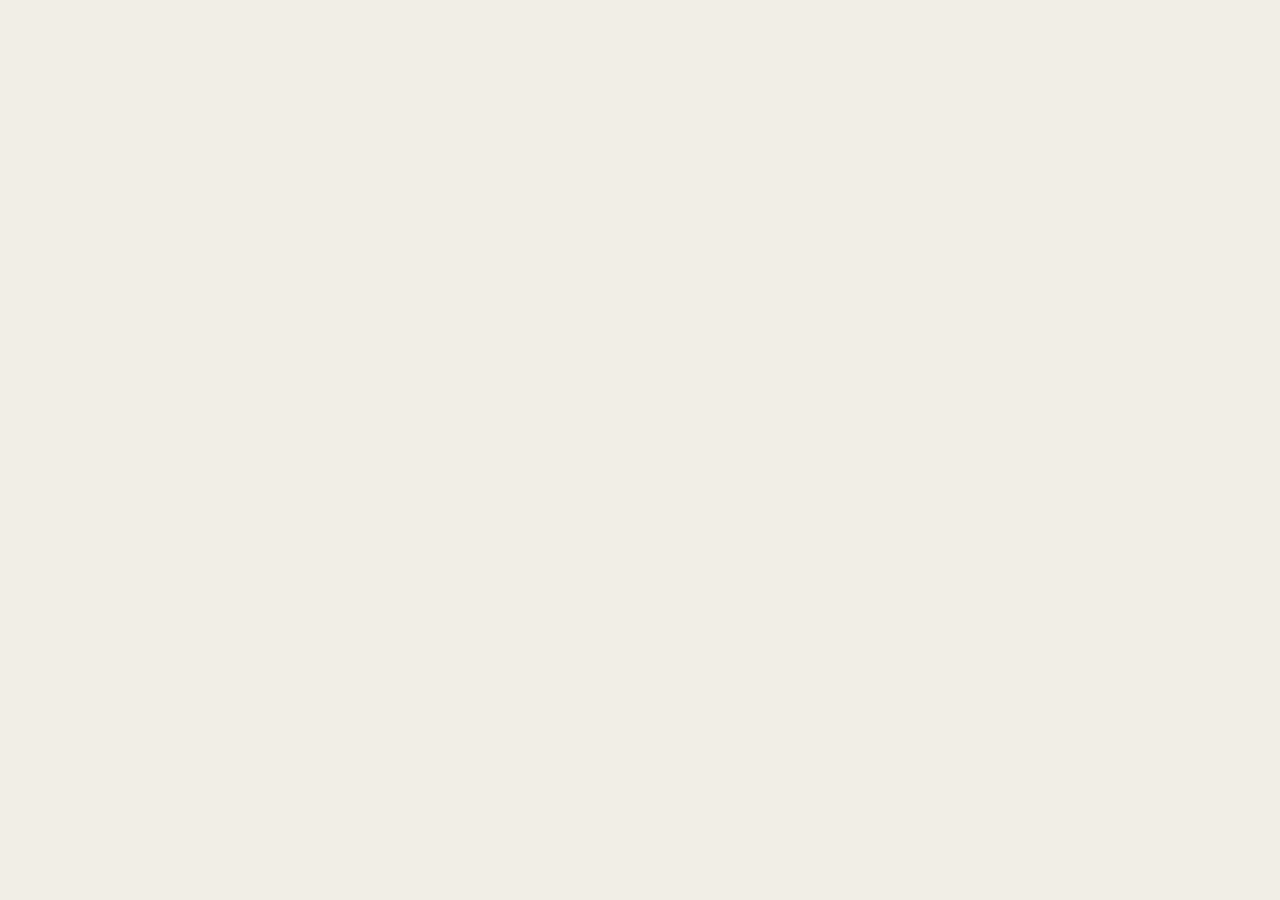
==== commit dc8e4c60: "ecran mic: la 320px nimic nu mai iese din ecran (antet care se restrange, panouri cu min-width 0, im" ====
--- a/index.html
+++ b/index.html
@@ -420,12 +420,26 @@
   /* regula casei: tinte de atingere pe mobil */
   @media (pointer: coarse), (max-width: 700px) {
     .chip-x { min-height: 34px; display: inline-flex; align-items: center; }
-    a { padding-block: 9px; }
+    a { padding-block: 10px; }
   }
 </style>
 <script type="application/ld+json">
 {"@context":"https://schema.org","@type":"WebApplication","name":"Meeting Planner","applicationCategory":"BusinessApplication","operatingSystem":"Any (web browser)","url":"https://tekideki.github.io/Meeting-Planner/","description":"A meeting planner across time zones that runs entirely in the browser. Shows which hour of the day works for every city in the list, with daylight saving handled by the browser's own time zone data.","offers":{"@type":"Offer","price":"0","priceCurrency":"EUR"},"author":{"@type":"Person","name":"Kristian Mario Miskovic","alternateName":"TekiDeki"},"license":"https://www.apache.org/licenses/LICENSE-2.0","isAccessibleForFree":true}
 </script>
+
+<style id="ecran-mic">
+/* regula casei: ecrane mici (320px) - nimic nu are voie sa iasa din ecran.
+   Blocul sta la finalul <head>, deci invinge stilurile de mai sus fara sa le rescrie. */
+@media (max-width: 380px) {
+  html, body { max-width: 100%; overflow-x: hidden; }
+  img, svg, canvas, video, table { max-width: 100%; }
+  /* antetul: selectul de limba si butonul de tema se pot strange si trec pe randul urmator */
+  header .tools, header .controls, .topbar .tools, .topbar .controls, .tools, .controls { flex-wrap: wrap; min-width: 0; }
+  header select, .tools select, .controls select, select#lang, select#lang-select, #lang-select { max-width: 100%; min-width: 0; }
+  /* panourile si cardurile se largestesc la cat incape */
+  .panel, .card, .sheet, .action, .action-main, .action-side, .source-panel, .panel-heading { min-width: 0; max-width: 100%; }
+  .chips, #cityChips { flex-wrap: wrap; }
+}
 </head>
 <body>
 
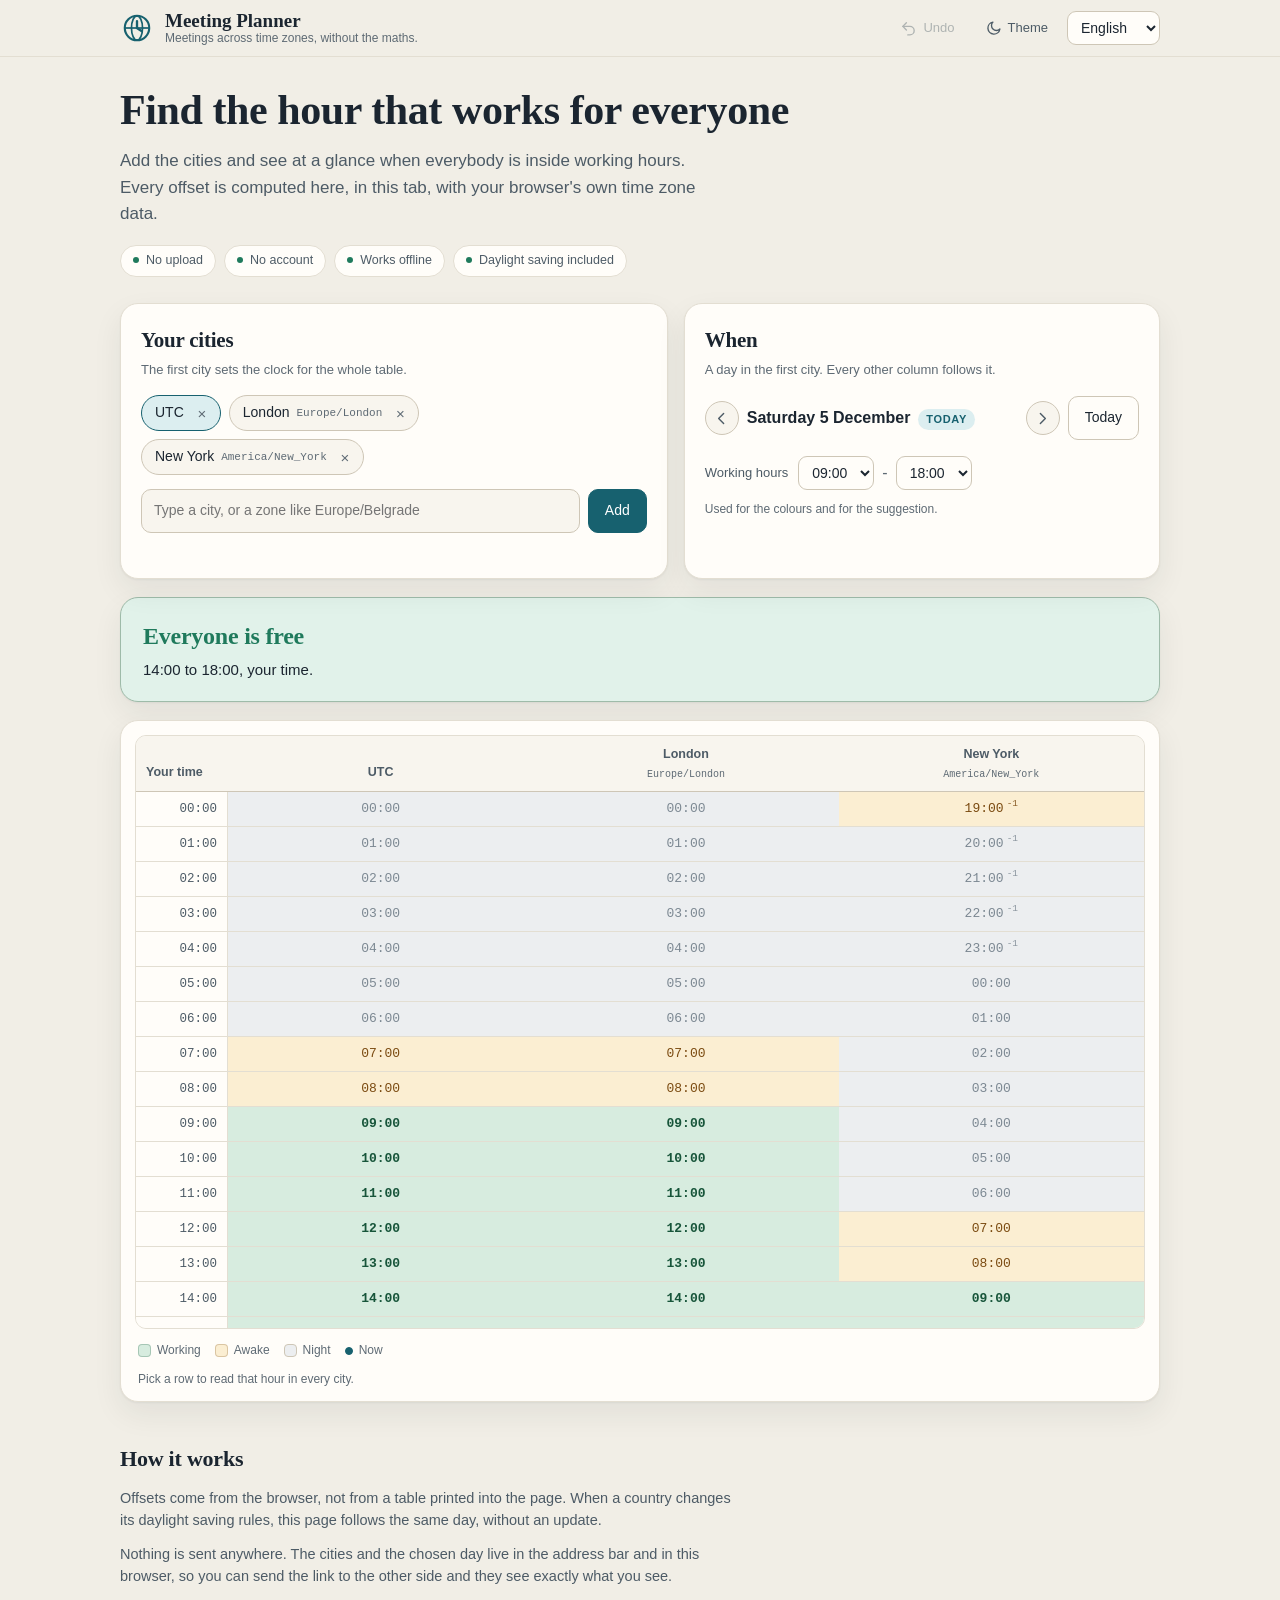
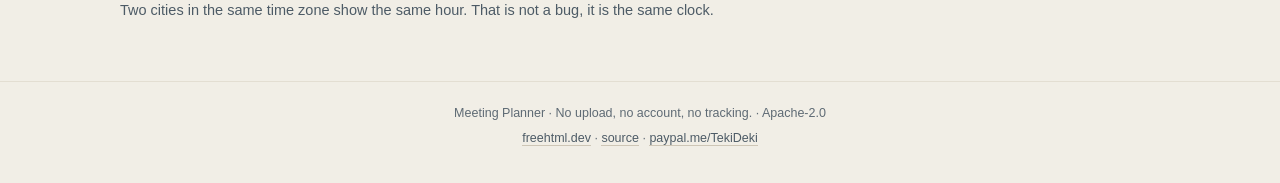
==== commit 0f490146: "reparatie: blocul de stil pentru ecrane mici are acum </style> de inchidere Fara tag-ul de inchidere" ====
--- a/index.html
+++ b/index.html
@@ -440,6 +440,7 @@
   .panel, .card, .sheet, .action, .action-main, .action-side, .source-panel, .panel-heading { min-width: 0; max-width: 100%; }
   .chips, #cityChips { flex-wrap: wrap; }
 }
+</style>
 </head>
 <body>
 
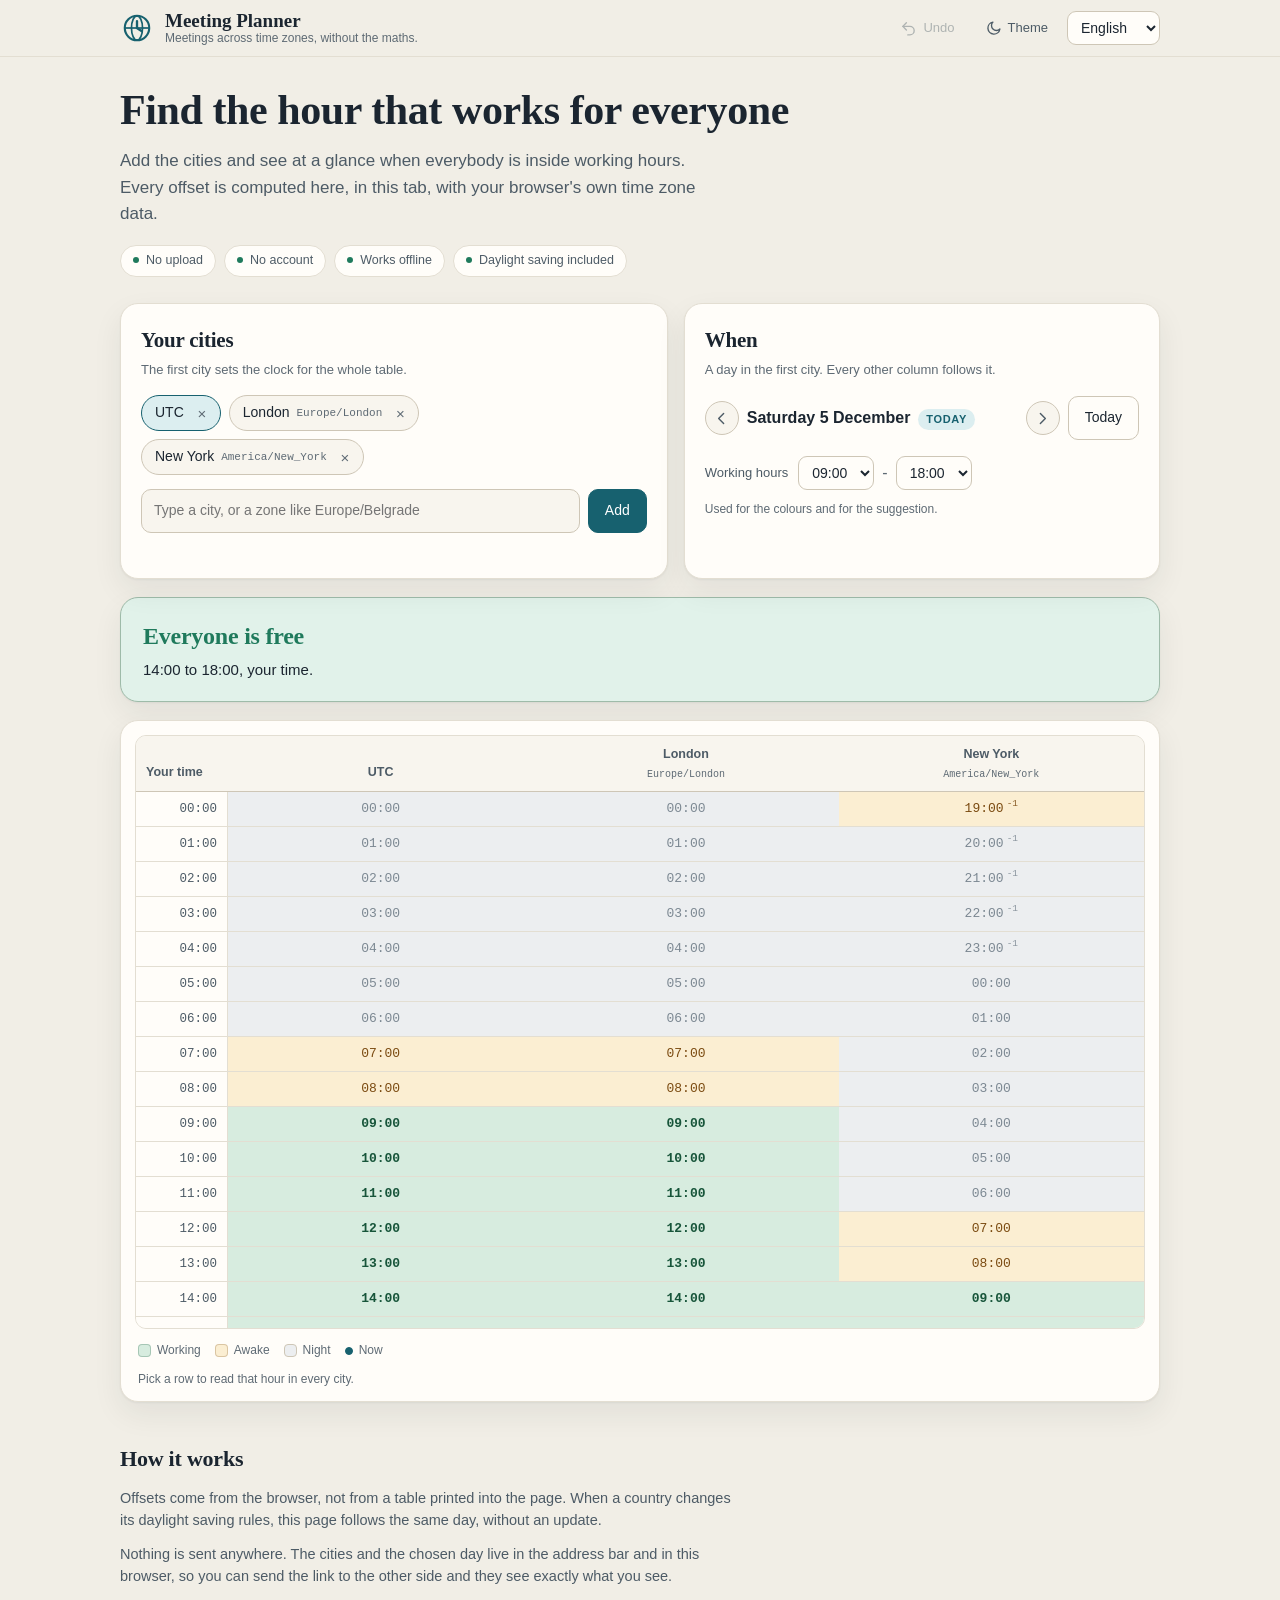
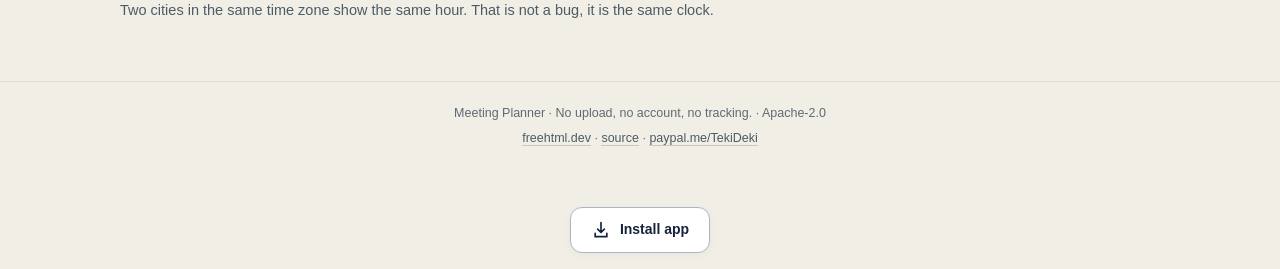
==== commit 7dfe63cb: "add install app button (shared component, 4 languages, iOS/Android fallback)" ====
--- a/index.html
+++ b/index.html
@@ -439,6 +439,55 @@
   /* panourile si cardurile se largestesc la cat incape */
   .panel, .card, .sheet, .action, .action-main, .action-side, .source-panel, .panel-heading { min-width: 0; max-width: 100%; }
   .chips, #cityChips { flex-wrap: wrap; }
+}
+</style>
+<style id="tinte-44">
+/* regula casei: pe telefon, tinta de atingere are cel putin 44x44px (WCAG 2.5.5, Apple HIG).
+   Se aplica doar pe pointer gros sau ecran mic, ca sa nu umfle interfata pe desktop.
+   `!important` e intentionat: e un prag de accesibilitate, nu o preferinta de stil, iar
+   fiecare unealta are propriile reguli de buton care ar castiga altfel.
+   Tabla jocurilor (`.cell`, `.tile`, `.slot`, `.key`) este lasata afara: acolo marimea
+   tintei e data de grila, nu de deget, si e tratata in blocul fiecarui joc. */
+@media (pointer: coarse), (max-width: 700px) {
+  html body :is(button, select, textarea, summary, [role="button"],
+      input:not([type="checkbox"]):not([type="radio"]):not([type="file"]):not([type="hidden"]),
+      label:has(input[type="checkbox"]), label:has(input[type="radio"]),
+      .check, .check-label, .switch, .btn, .button):not(.cell):not(.tile):not(.slot):not(.key) {
+    min-height: 44px !important;
+  }
+  html body :is(button, [role="button"], .btn, .button, .chip, .langbtn, .iconbtn, .icon-btn,
+      .btn-icon, .icon-button, .swatch, .switch, .tbtn, .buy, .skip):not(.cell):not(.tile):not(.slot):not(.key) {
+    display: inline-flex !important; align-items: center !important; justify-content: center !important;
+  }
+  html body :is(.iconbtn, .icon-btn, .btn-icon, .icon-button, .langbtn, .theme-toggle, .theme,
+      .swatch, .switch, .tbtn, .swap, .play-button, .stop-button, .undo, .buy,
+      .nav-btn, .editor-close, .round-btn, .chip-x, .close, .btn-close, .randomize-mini,
+      .history > button, .swatches > button) {
+    min-width: 44px !important; min-height: 44px !important;
+  }
+  html body :is(select, input[type="color"], input[type="number"], input[type="text"]) {
+    min-width: 44px !important;
+  }
+  html body :is(input[type="checkbox"], input[type="radio"]) { min-width: 24px !important; min-height: 24px !important; }
+  /* legaturile din afara textului curent (antet, subsol, navigatie); cele din propozitie
+     ramin legaturi de text, cum spune si exceptia pentru text din WCAG 2.5.5.
+     Cardurile-legatura isi pastreaza asezarea, doar inaltimea minima creste. */
+  html body a:not(p a):not(li a):not(td a):not(.gcard):not(.card) {
+    min-height: 44px !important; min-width: 44px !important;
+  }
+  html body :is(a.skip, .brand, a.buy) { display: inline-flex !important; align-items: center !important; }
+  /* barele care nu incapeau: se asaza pe doua randuri in loc sa iasa din ecran */
+  html body :is(nav, .nav, .navbar, .toolbar, .links, footer, .footnotes, .player-controls,
+      header, .topbar, .masthead, .app-header,
+      .topbar-actions, .header-actions, .hero-actions, .actions, .action-row,
+      .btn-row, .button-row, .controls, .controls-row, .filters,
+      .topbar-inner, .header-inner, .nav-inner, .bar-inner,
+      [class$="-inner"], [class$="-actions"]) {
+    flex-wrap: wrap !important;
+  }
+  html body input[type="range"] { height: 44px !important; }
+  /* campurile de fisier sunt suprapuse peste zona de tragere si nu trebuie sa iasa din ea */
+  html body :is(input[type="file"], input[type="color"], img, video, canvas) { max-width: 100% !important; }
 }
 </style>
 </head>
@@ -1866,5 +1915,146 @@
 }
 </script>
 <!-- Meeting Planner 1 - single file build -->
+<!-- Buton de instalare TekiDeki (Apache-2.0). Sursa: studio/unelte/install-app/ - acelasi bloc în toate uneltele. -->
+<style>
+/* App-scoped install controls. Uses each app's existing theme; no external assets. */
+#td-install-section{box-sizing:border-box;width:100%;max-width:1160px;flex-shrink:0;text-align:center;margin:24px auto 16px;padding:0 16px;color:var(--text,var(--text-color,#17233b))}
+#td-install-section[hidden],#td-install-dialog [hidden]{display:none!important}
+#td-install-button,#td-install-close{box-sizing:border-box;display:inline-flex;align-items:center;justify-content:center;gap:9px;width:auto;max-width:100%;min-height:46px;padding:11px 20px;border:1px solid var(--border,var(--border-color,#aab6c6));border-radius:12px;background:var(--card,var(--card-bg,var(--bg-2,#fff)));color:var(--text,var(--text-color,#17233b));font:600 14px/1.5 -apple-system,BlinkMacSystemFont,'Segoe UI',sans-serif;letter-spacing:normal;cursor:pointer;text-transform:none;white-space:normal;overflow-wrap:anywhere;box-shadow:0 2px 8px #0000000a;touch-action:manipulation}
+#td-install-button:hover,#td-install-close:hover{box-shadow:0 3px 14px #00000020}
+#td-install-button:focus-visible,#td-install-close:focus-visible{outline:3px solid currentColor;outline-offset:4px}
+#td-install-button:disabled{opacity:.65;cursor:wait}
+#td-install-button svg{flex:0 0 20px;width:20px;height:20px}
+#td-install-status{font:400 13px/1.6 -apple-system,BlinkMacSystemFont,'Segoe UI',sans-serif;color:inherit;max-width:600px;margin:10px auto 0;overflow-wrap:anywhere}
+#td-install-status:empty{display:none}
+#td-install-dialog{box-sizing:border-box;position:fixed;inset:0;width:480px;max-width:calc(100vw - 32px);max-height:calc(100vh - 32px);max-height:calc(100dvh - 32px);margin:auto;padding:24px;border:1px solid var(--border,var(--border-color,#aab6c6));border-radius:18px;background:var(--card,var(--card-bg,var(--bg-2,#fff)));color:var(--text,var(--text-color,#17233b));box-shadow:0 16px 64px #00000050;text-align:left;font:400 14px/1.65 -apple-system,BlinkMacSystemFont,'Segoe UI',sans-serif;overflow:auto;overflow-wrap:anywhere}
+#td-install-dialog::backdrop{background:#0009}
+#td-install-title{font:700 21px/1.3 -apple-system,BlinkMacSystemFont,'Segoe UI',sans-serif;color:inherit;margin:0 0 14px;letter-spacing:normal}
+#td-install-dialog p{font:inherit;color:inherit;margin:0 0 14px}
+#td-install-secure{font-weight:650!important}
+#td-install-close{margin-top:4px}
+@media(prefers-reduced-motion:reduce){#td-install-button,#td-install-close{transition:none!important}}
+</style>
+<section id="td-install-section" aria-label="App installation">
+  <button type="button" id="td-install-button" aria-haspopup="dialog" aria-controls="td-install-dialog"><svg aria-hidden="true" focusable="false" viewBox="0 0 24 24" width="20" height="20" fill="none" stroke="currentColor" stroke-width="2" stroke-linecap="round" stroke-linejoin="round"><path d="M12 3v12m-4-4 4 4 4-4M5 16v4h14v-4"/></svg><span id="td-install-label">Install app</span></button>
+  <p id="td-install-status" role="status" aria-live="polite"></p>
+</section>
+<dialog id="td-install-dialog" aria-labelledby="td-install-title" aria-describedby="td-install-intro">
+  <h2 id="td-install-title">Install this app</h2>
+  <p id="td-install-intro"></p>
+  <p id="td-install-secure" hidden></p>
+  <p id="td-install-ios"></p>
+  <p id="td-install-android"></p>
+  <p id="td-install-desktop"></p>
+  <p id="td-install-note"></p>
+  <button type="button" id="td-install-close" autofocus>Close</button>
+</dialog>
+<script>/* SPDX-License-Identifier: Apache-2.0
+ * Copyright 2026 Kristian Mario Mišković (TekiDeki).
+ * Optional native installation and honest browser-specific fallback. No storage or network calls. */
+(function () {
+  'use strict';
+  const translations = {
+    en: {
+      install:'Install app',title:'Install this app',close:'Close',
+      intro:'Install a web app or shortcut using your browser. Available options depend on the device and browser.',
+      ios:'iPhone / iPad: open this page in Safari. Tap Share → Add to Home Screen → Add. Enable “Open as Web App” if that option is shown.',
+      android:'Android: open the browser menu (⋮), then choose Install app or Add to Home screen, if available.',
+      desktop:'Desktop: use the install icon in the address bar or an Install this site as an app option in your browser menu, if available.',
+      note:'If no installation option is available, try a compatible browser such as Chrome or Edge, or save a bookmark. A browser tab cannot always detect an existing installation; you may already find the app in your launcher. This button cannot force installation.',
+      secure:'Installation needs HTTPS or localhost. Open the public HTTPS app instead of a downloaded file or an insecure HTTP address.',
+      error:'The native installation dialog could not be opened. You can use these browser steps instead.',
+      accepted:'Continue in your browser to finish installation.',dismissed:'Installation was not confirmed. You can try again later or use the browser menu.'
+    },
+    ro: {
+      install:'Instalează aplicația',title:'Instalează această aplicație',close:'Închide',
+      intro:'Instalează o aplicație web sau o scurtătură din browser. Opțiunile disponibile depind de dispozitiv și browser.',
+      ios:'iPhone / iPad: deschide pagina în Safari. Apasă Partajare → Adăugați pe ecranul principal → Adăugați. Activează „Deschideți ca aplicație web” dacă apare această opțiune.',
+      android:'Android: deschide meniul browserului (⋮), apoi alege Instalează aplicația sau Adaugă pe ecranul de pornire, dacă opțiunea există.',
+      desktop:'Calculator: folosește pictograma de instalare din bara de adrese sau opțiunea Instalează acest site ca aplicație din meniul browserului, dacă este disponibilă.',
+      note:'Dacă nu există opțiune de instalare, încearcă un browser compatibil, precum Chrome sau Edge, ori salvează un semn de carte. O filă de browser nu poate detecta mereu o instalare existentă; aplicația poate fi deja în lista ta de aplicații. Butonul nu poate forța instalarea.',
+      secure:'Instalarea necesită HTTPS sau localhost. Deschide aplicația publică HTTPS, nu un fișier descărcat sau o adresă HTTP nesigură.',
+      error:'Dialogul nativ de instalare nu a putut fi deschis. Poți urma pașii browserului de mai jos.',
+      accepted:'Continuă în browser pentru a finaliza instalarea.',dismissed:'Instalarea nu a fost confirmată. Poți încerca mai târziu sau din meniul browserului.'
+    },
+    'sr-latn': {
+      install:'Instaliraj aplikaciju',title:'Instaliraj ovu aplikaciju',close:'Zatvori',
+      intro:'Instalirajte veb-aplikaciju ili prečicu preko pregledača. Dostupne opcije zavise od uređaja i pregledača.',
+      ios:'iPhone / iPad: otvorite stranicu u Safari pregledaču. Izaberite Deli → Dodaj na početni ekran → Dodaj. Uključite „Otvori kao veb-aplikaciju” ako je ponuđeno.',
+      android:'Android: otvorite meni pregledača (⋮), zatim izaberite Instaliraj aplikaciju ili Dodaj na početni ekran, ako je dostupno.',
+      desktop:'Računar: koristite ikonu za instaliranje u adresnoj traci ili opciju Instaliraj ovaj sajt kao aplikaciju u meniju pregledača, ako postoji.',
+      note:'Ako nema opcije za instaliranje, pokušajte kompatibilan pregledač poput Chrome-a ili Edge-a, ili sačuvajte obeleživač. Kartica pregledača ne može uvek da prepozna postojeću instalaciju; aplikacija je možda već na vašoj listi aplikacija. Ovo dugme ne može da nametne instalaciju.',
+      secure:'Instalacija zahteva HTTPS ili localhost. Otvorite javnu HTTPS aplikaciju, a ne preuzetu datoteku ili nebezbednu HTTP adresu.',
+      error:'Izvorni dijalog za instalaciju nije mogao da se otvori. Umesto toga pratite ove korake u pregledaču.',
+      accepted:'Nastavite u pregledaču da završite instalaciju.',dismissed:'Instalacija nije potvrđena. Pokušajte kasnije ili preko menija pregledača.'
+    },
+    'sr-cyrl': {
+      install:'Инсталирај апликацију',title:'Инсталирај ову апликацију',close:'Затвори',
+      intro:'Инсталирајте веб-апликацију или пречицу преко прегледача. Доступне опције зависе од уређаја и прегледача.',
+      ios:'iPhone / iPad: отворите страницу у Safari прегледачу. Изаберите Дели → Додај на почетни екран → Додај. Укључите „Отвори као веб-апликацију” ако је понуђено.',
+      android:'Android: отворите мени прегледача (⋮), затим изаберите Инсталирај апликацију или Додај на почетни екран, ако је доступно.',
+      desktop:'Рачунар: користите икону за инсталирање у адресној траци или опцију Инсталирај овај сајт као апликацију у менију прегледача, ако постоји.',
+      note:'Ако нема опције за инсталирање, покушајте компатибилан прегледач попут Chrome-а или Edge-а, или сачувајте обележивач. Картица прегледача не може увек да препозна постојећу инсталацију; апликација је можда већ на вашој листи апликација. Ово дугме не може да наметне инсталацију.',
+      secure:'Инсталација захтева HTTPS или localhost. Отворите јавну HTTPS апликацију, а не преузету датотеку или небезбедну HTTP адресу.',
+      error:'Изворни дијалог за инсталацију није могао да се отвори. Уместо тога пратите ове кораке у прегледачу.',
+      accepted:'Наставите у прегледачу да завршите инсталацију.',dismissed:'Инсталација није потврђена. Покушајте касније или преко менија прегледача.'
+    }
+  };
+  const section=document.getElementById('td-install-section');
+  const button=document.getElementById('td-install-button');
+  const dialog=document.getElementById('td-install-dialog');
+  const status=document.getElementById('td-install-status');
+  const close=document.getElementById('td-install-close');
+  const standalone=matchMedia('(display-mode: standalone)');
+  const minimal=matchMedia('(display-mode: minimal-ui)');
+  const overlay=matchMedia('(display-mode: window-controls-overlay)');
+  let installed=false, pending=null, busy=false, error=false, statusKey=null;
+  function t(){
+    const lang=(document.documentElement.lang||'en').toLowerCase();
+    const key=lang.startsWith('sr')?(lang.includes('cyrl')?'sr-cyrl':'sr-latn'):lang.split('-')[0];
+    return Object.hasOwn(translations,key)?translations[key]:translations.en;
+  }
+  function isInstalled(){return installed||standalone.matches||minimal.matches||overlay.matches||navigator.standalone===true;}
+  function refresh(){
+    const text=t();section.hidden=isInstalled();
+    section.setAttribute('aria-label',text.title);
+    document.getElementById('td-install-label').textContent=text.install;
+    document.getElementById('td-install-title').textContent=text.title;
+    document.getElementById('td-install-intro').textContent=error?text.error:text.intro;
+    for(const key of ['ios','android','desktop','note','secure'])document.getElementById('td-install-'+key).textContent=text[key];
+    document.getElementById('td-install-secure').hidden=isSecureContext&&location.protocol!=='file:';
+    close.textContent=text.close;status.textContent=statusKey?text[statusKey]:'';
+    if(isInstalled()&&dialog.open)dialog.close();
+  }
+  function help(failed=false){
+    error=failed;refresh();
+    if(typeof dialog.showModal==='function'){if(!dialog.open)dialog.showModal();}
+    else {const text=t();alert([failed?text.error:text.intro,...(!isSecureContext||location.protocol==='file:'?[text.secure]:[]),text.ios,text.android,text.desktop,text.note].join('\n\n'));}
+  }
+  window.addEventListener('beforeinstallprompt',event=>{
+    if(isInstalled())return;event.preventDefault();pending=event;refresh();
+  });
+  button.addEventListener('click',async()=>{
+    if(busy||isInstalled())return;
+    if(!pending||!isSecureContext||location.protocol==='file:'){help();return;}
+    const prompt=pending;pending=null;busy=true;button.disabled=true;statusKey=null;refresh();
+    try{
+      await prompt.prompt();
+      const choice=await prompt.userChoice;
+      if(!isInstalled())statusKey=choice?.outcome==='accepted'?'accepted':'dismissed';
+    }catch(_){help(true);}
+    finally{busy=false;button.disabled=false;refresh();}
+  });
+  close.addEventListener('click',()=>dialog.close());
+  window.addEventListener('appinstalled',()=>{installed=true;pending=null;statusKey=null;refresh();});
+  for(const query of [standalone,minimal,overlay]){
+    if(query.addEventListener)query.addEventListener('change',refresh);
+    else if(query.addListener)query.addListener(refresh);
+  }
+  refresh();
+  new MutationObserver(refresh).observe(document.documentElement,{attributes:true,attributeFilter:['lang']});
+})();
+</script>
+
 </body>
 </html>
